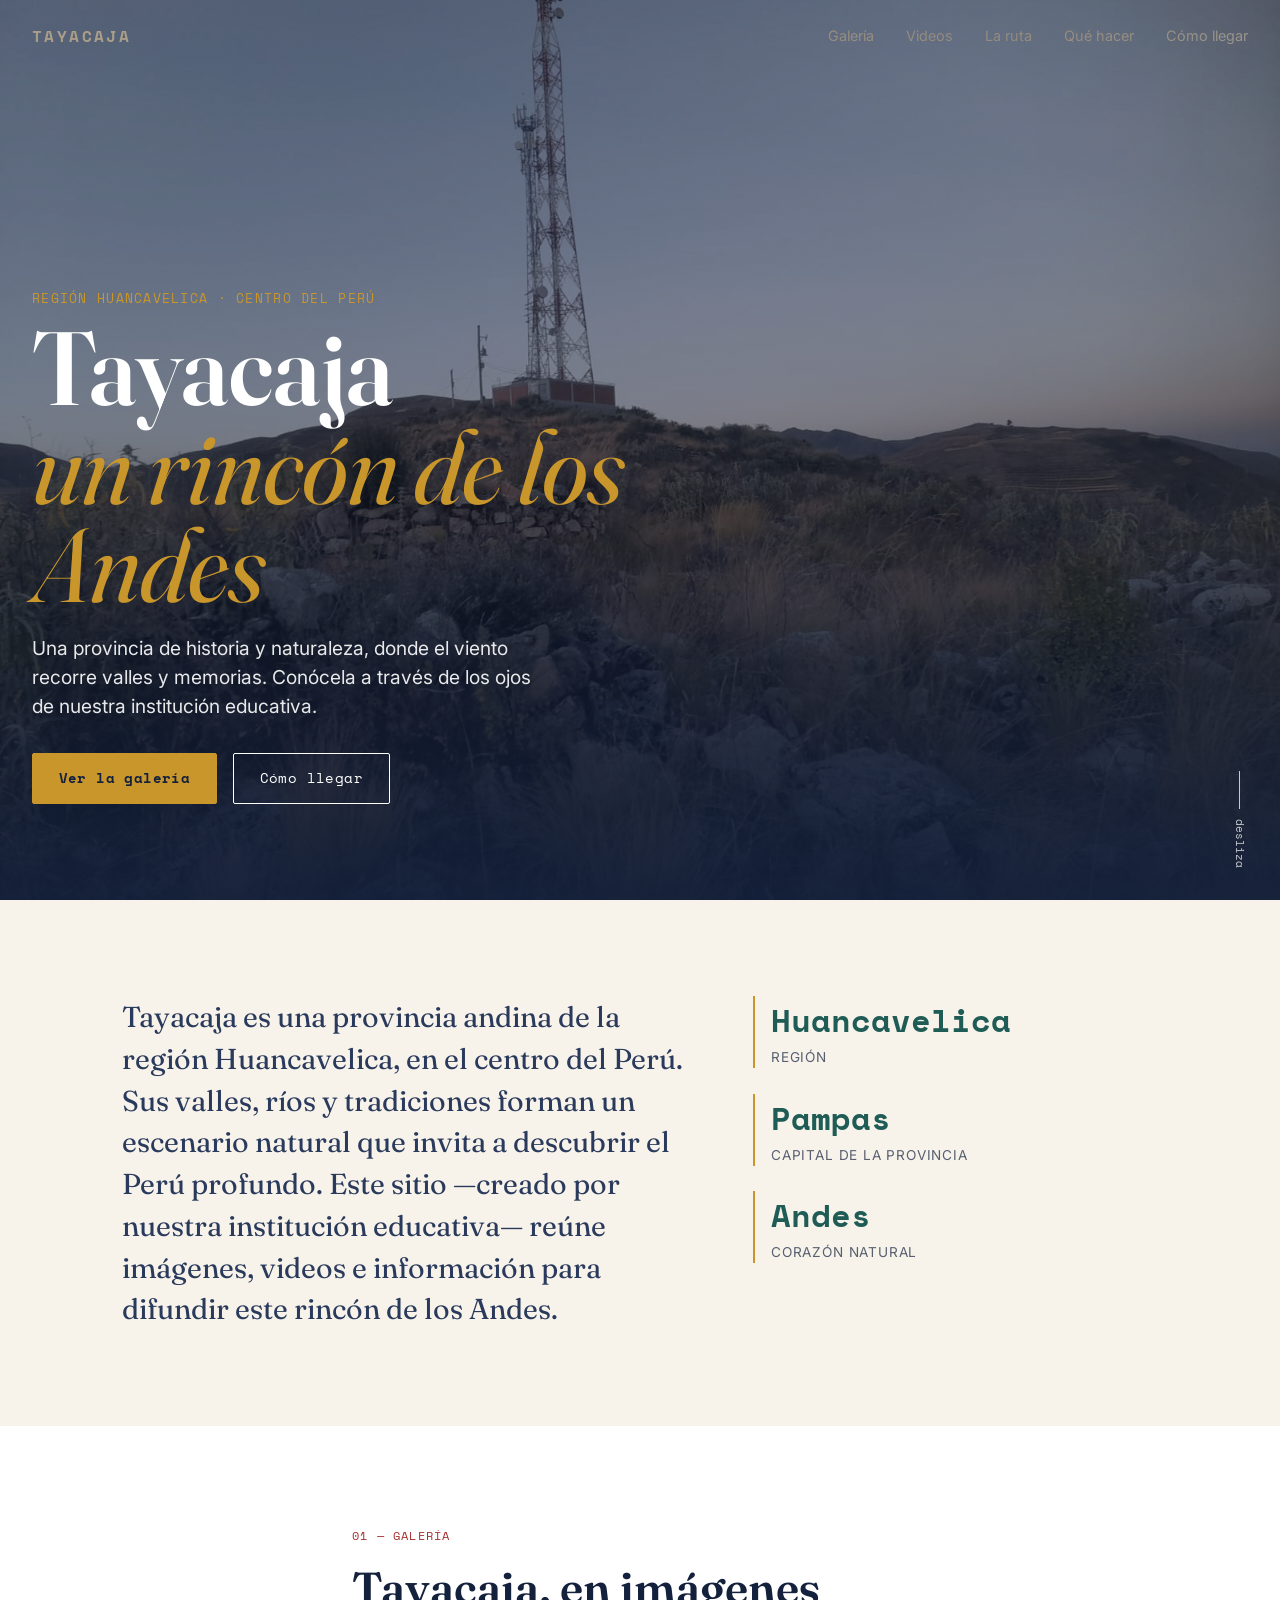
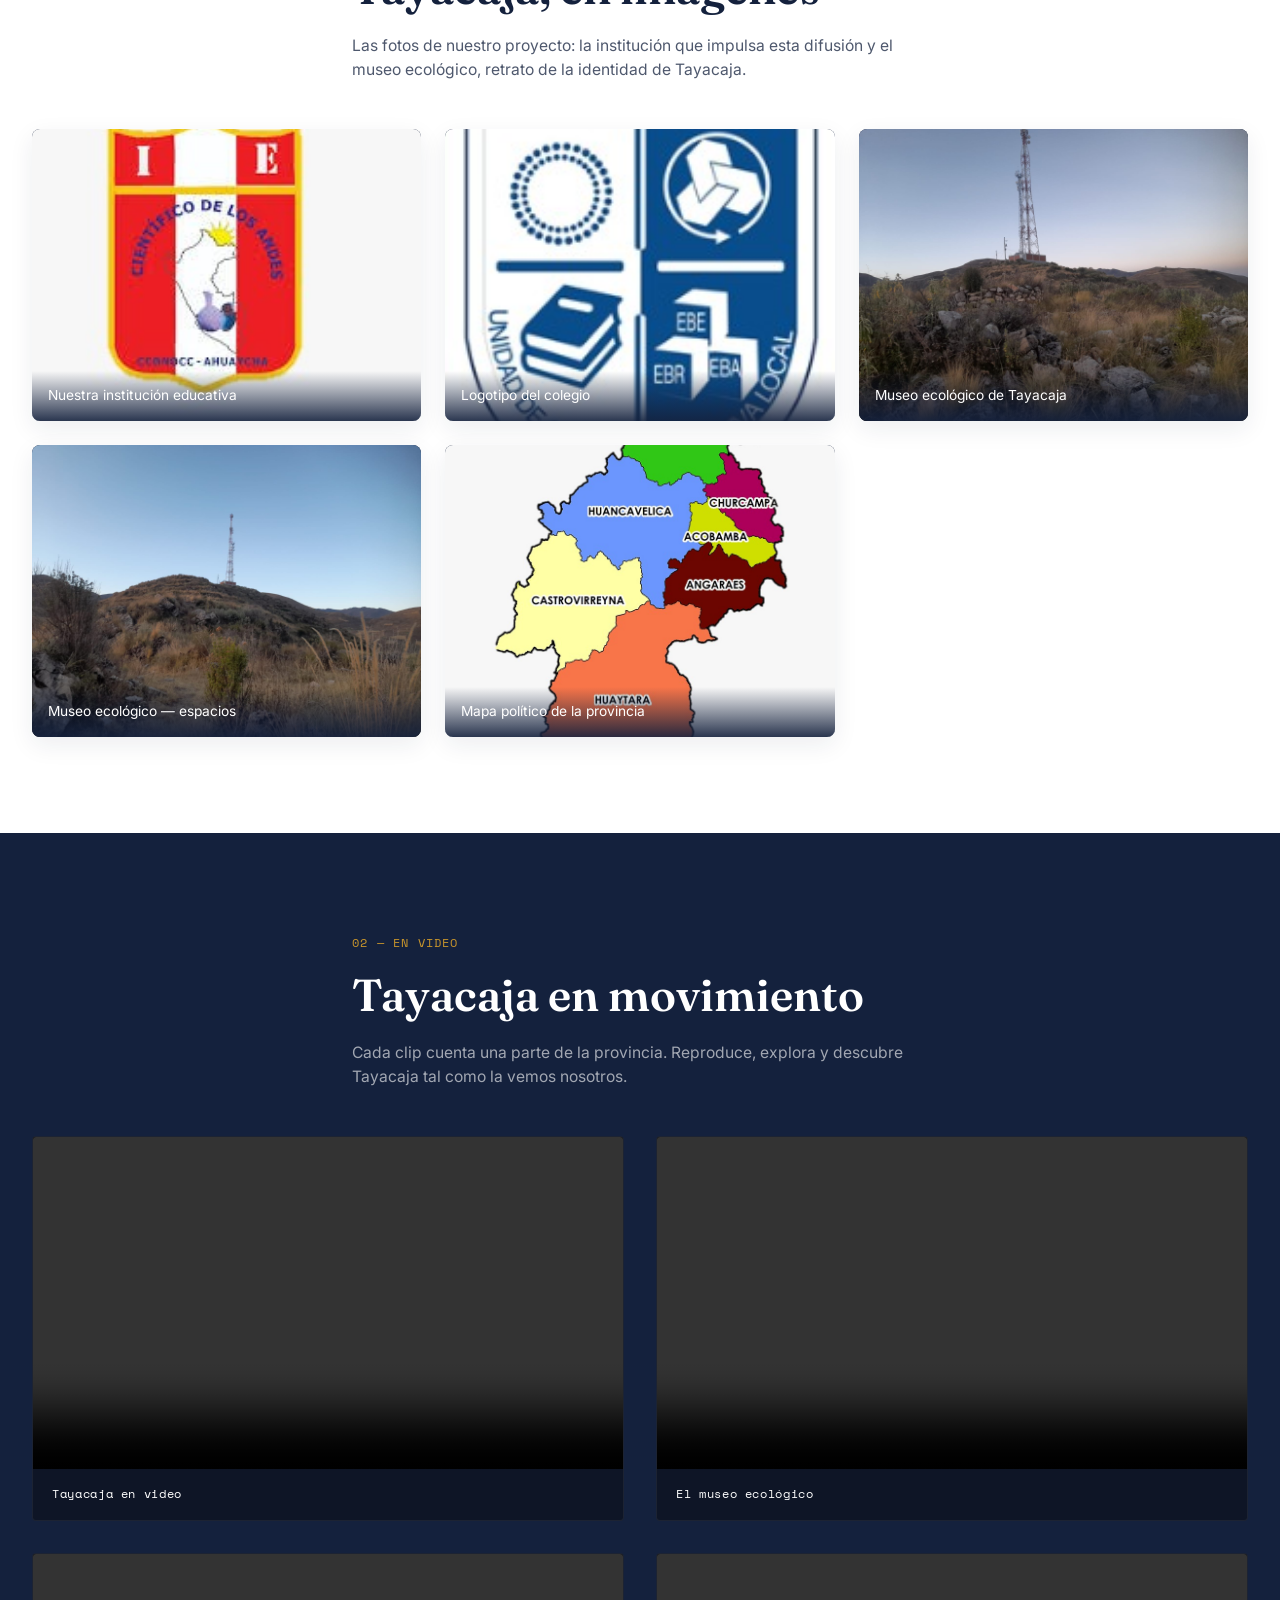
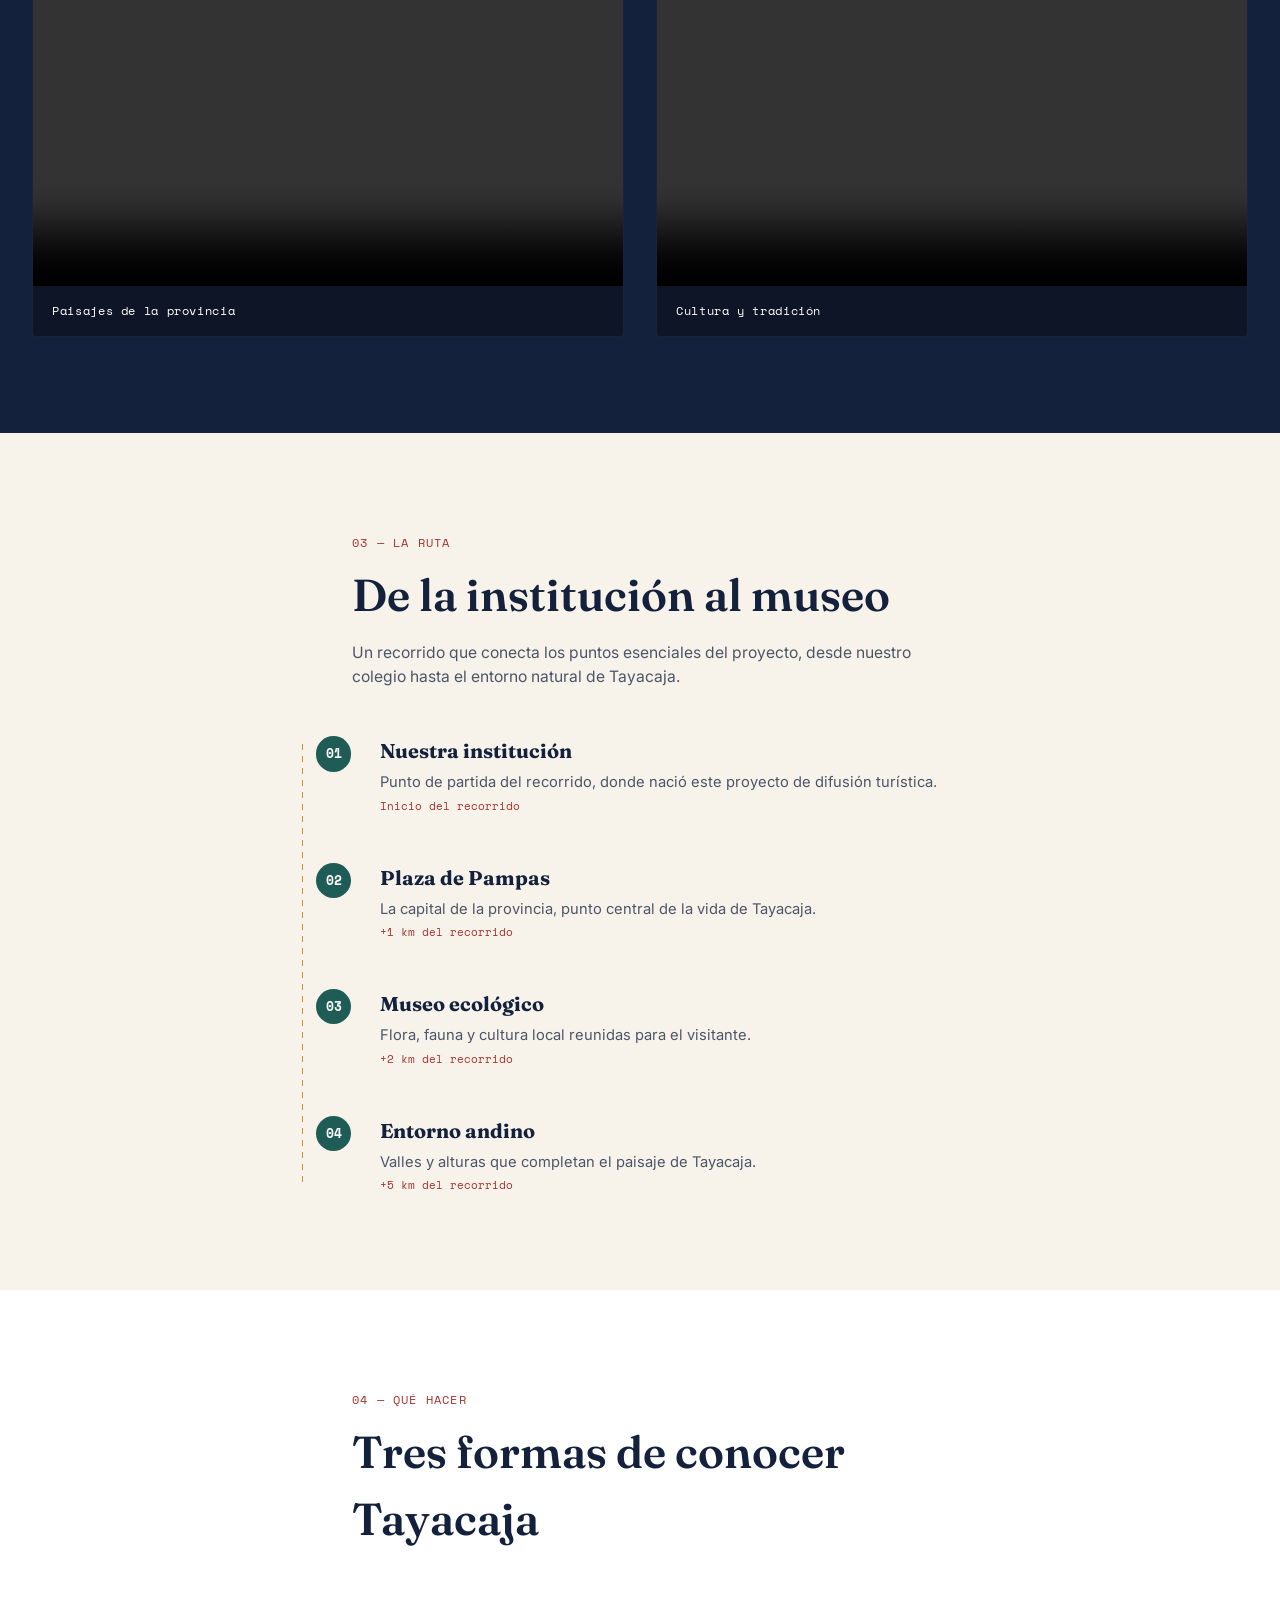
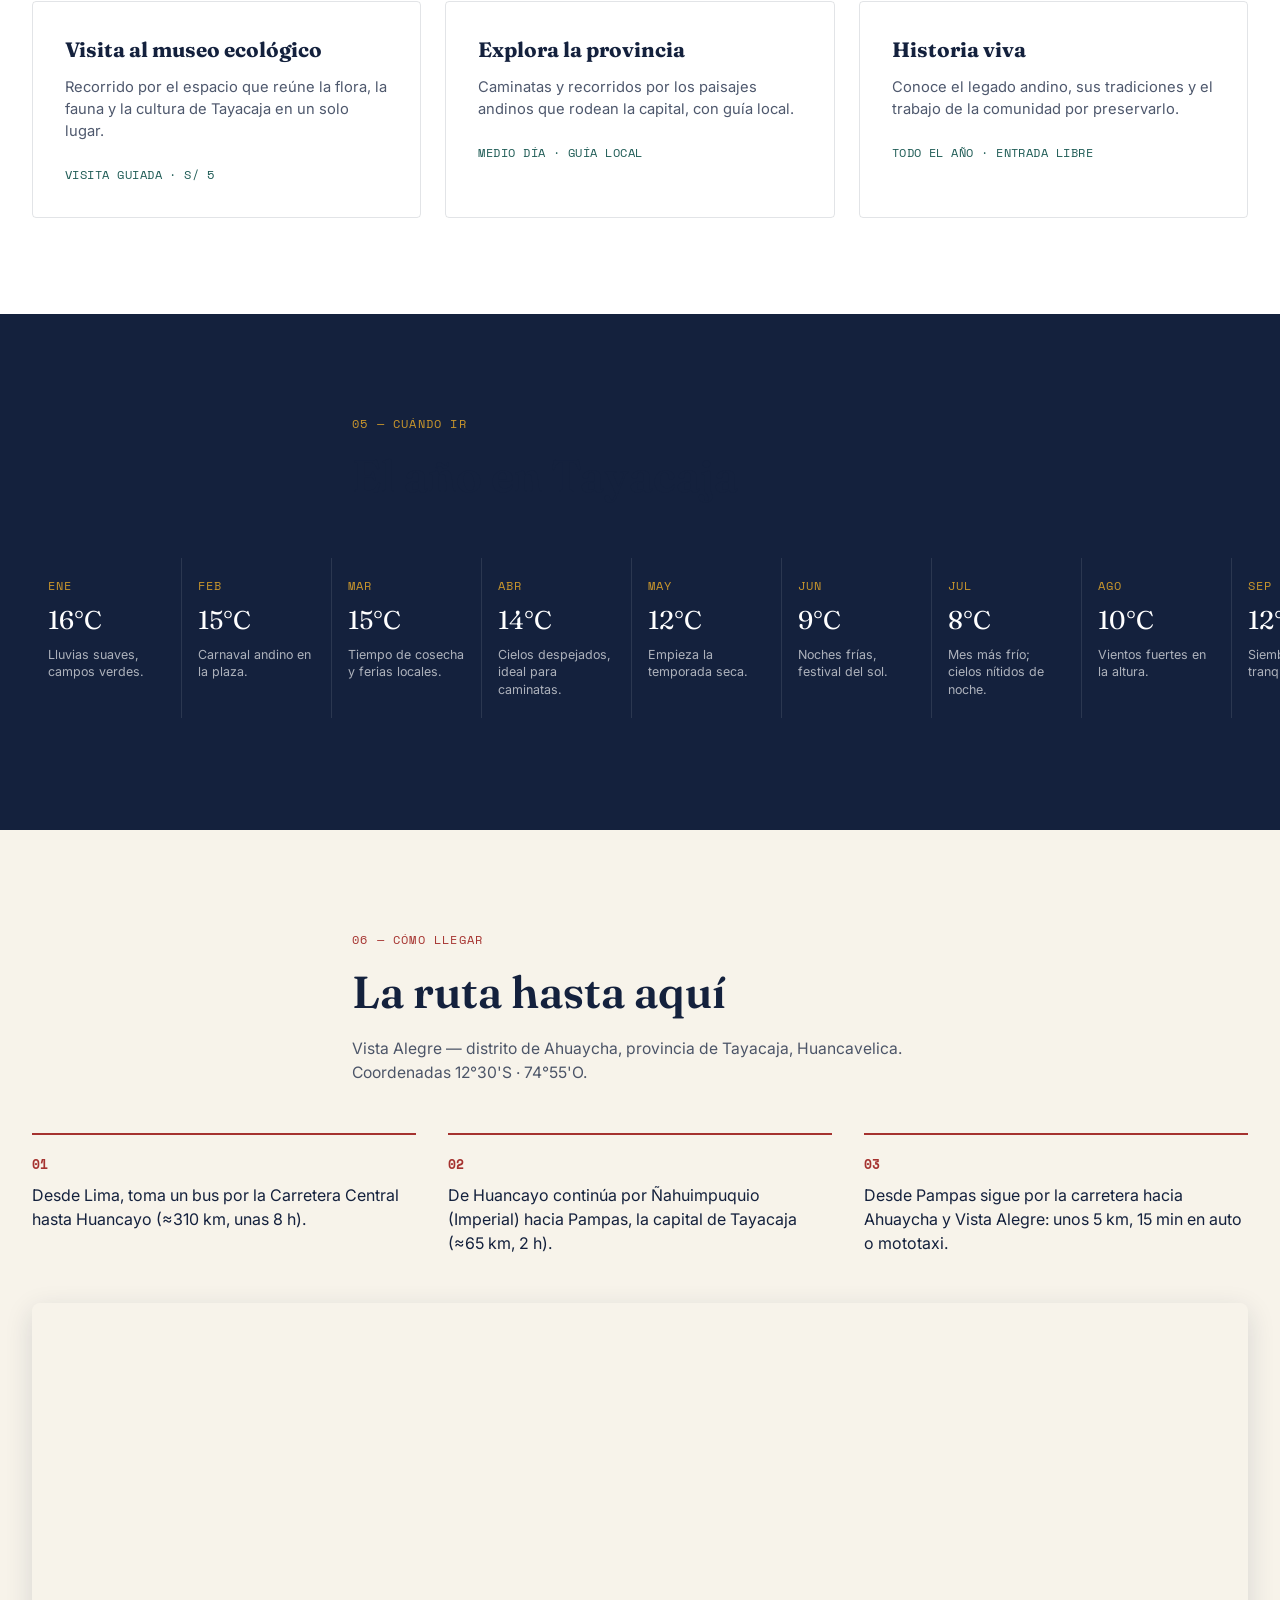
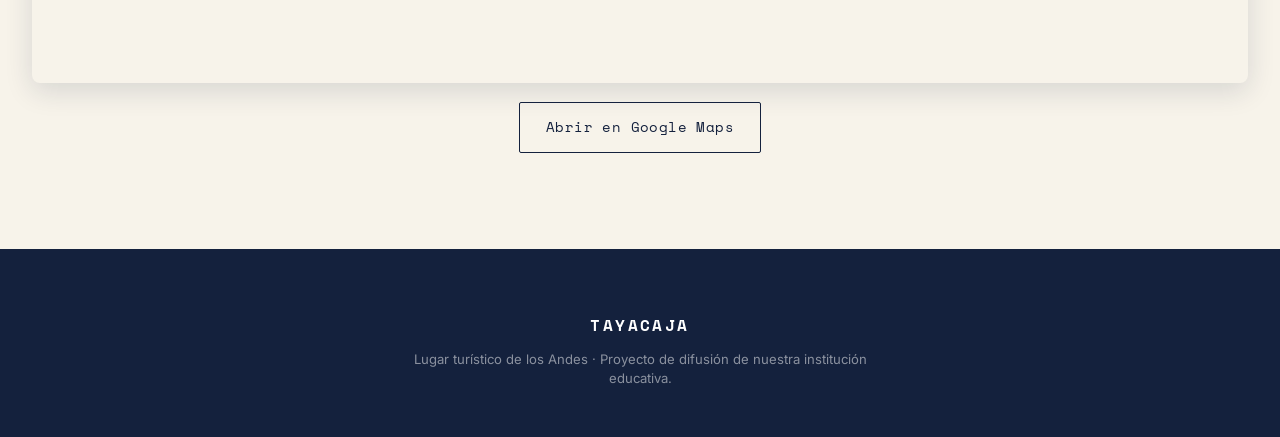
==== index.html @ 13a4014d "Sitio web Tayacaja - proyecto institucional" ====
<!DOCTYPE html>
<html lang="es">
<head>
<meta charset="UTF-8">
<meta name="viewport" content="width=device-width, initial-scale=1.0">
<title>Tayacaja — Un rincón de los Andes</title>
<link rel="preconnect" href="https://fonts.googleapis.com">
<link rel="preconnect" href="https://fonts.gstatic.com" crossorigin>
<link href="https://fonts.googleapis.com/css2?family=Fraunces:opsz,wght@9..144,400;9..144,500;9..144,600;9..144,700&family=Inter:wght@400;500;600&family=Space+Mono:wght@400;700&display=swap" rel="stylesheet">
<link rel="stylesheet" href="style.css">
</head>
<body>

<header class="topbar">
  <div class="topbar__mark">TAYACAJA</div>
  <nav class="topbar__nav">
    <a href="#galeria">Galería</a>
    <a href="#videos">Videos</a>
    <a href="#ruta">La ruta</a>
    <a href="#hacer">Qué hacer</a>
    <a href="#llegar">Cómo llegar</a>
  </nav>
  <button class="topbar__cta" id="menuBtn" aria-label="Abrir menú">☰</button>
</header>

<!-- HERO -->
<section class="hero">
  <video class="hero__media" id="heroVideo" autoplay muted loop playsinline poster="assets/imagenes/Lugar de museo ecologico 1.jpeg">
    <source src="assets/videos/Video 1.mp4" type="video/mp4">
  </video>
  <div class="hero__scrim"></div>
  <div class="hero__content">
    <span class="hero__eyebrow">Región Huancavelica · Centro del Perú</span>
    <h1 class="hero__title">Tayacaja<br><span>un rincón de los Andes</span></h1>
    <p class="hero__lede">Una provincia de historia y naturaleza, donde el viento recorre valles y memorias. Conócela a través de los ojos de nuestra institución educativa.</p>
    <div class="hero__actions">
      <a href="#galeria" class="btn btn--solid">Ver la galería</a>
      <a href="#llegar" class="btn btn--ghost">Cómo llegar</a>
    </div>
  </div>
  <div class="hero__scrolldown" aria-hidden="true"><span></span> desliza</div>
</section>

<!-- INTRO -->
<section class="intro">
  <p class="intro__text">
    Tayacaja es una provincia andina de la región Huancavelica, en el centro del Perú. Sus valles, ríos y tradiciones
    forman un escenario natural que invita a descubrir el Perú profundo. Este sitio —creado por nuestra institución
    educativa— reúne imágenes, videos e información para difundir este rincón de los Andes.
  </p>
  <div class="intro__stats">
    <div class="stat"><span class="stat__n">Huancavelica</span><span class="stat__l">región</span></div>
    <div class="stat"><span class="stat__n">Pampas</span><span class="stat__l">capital de la provincia</span></div>
    <div class="stat"><span class="stat__n">Andes</span><span class="stat__l">corazón natural</span></div>
  </div>
</section>

<!-- GALERÍA -->
<section class="galeria" id="galeria">
  <div class="section__head">
    <span class="section__eyebrow">01 — Galería</span>
    <h2>Tayacaja, en imágenes</h2>
    <p>Las fotos de nuestro proyecto: la institución que impulsa esta difusión y el museo ecológico, retrato de la identidad de Tayacaja.</p>
  </div>
  <div class="gallery-grid" id="galleryGrid"></div>
</section>

<!-- VIDEOS -->
<section class="videos" id="videos">
  <div class="section__head">
    <span class="section__eyebrow">02 — En video</span>
    <h2>Tayacaja en movimiento</h2>
    <p>Cada clip cuenta una parte de la provincia. Reproduce, explora y descubre Tayacaja tal como la vemos nosotros.</p>
  </div>
  <div class="video-grid" id="videoGrid"></div>
</section>

<!-- RUTA (elemento firma) -->
<section class="ruta" id="ruta">
  <div class="section__head">
    <span class="section__eyebrow">03 — La ruta</span>
    <h2>De la institución al museo</h2>
    <p>Un recorrido que conecta los puntos esenciales del proyecto, desde nuestro colegio hasta el entorno natural de Tayacaja.</p>
  </div>
  <div class="trail" id="trailList"></div>
</section>

<!-- QUÉ HACER -->
<section class="hacer" id="hacer">
  <div class="section__head">
    <span class="section__eyebrow">04 — Qué hacer</span>
    <h2>Tres formas de conocer Tayacaja</h2>
  </div>
  <div class="cards">
    <article class="card">
      <h3>Visita al museo ecológico</h3>
      <p>Recorrido por el espacio que reúne la flora, la fauna y la cultura de Tayacaja en un solo lugar.</p>
      <span class="card__meta">Visita guiada · S/ 5</span>
    </article>
    <article class="card">
      <h3>Explora la provincia</h3>
      <p>Caminatas y recorridos por los paisajes andinos que rodean la capital, con guía local.</p>
      <span class="card__meta">Medio día · guía local</span>
    </article>
    <article class="card">
      <h3>Historia viva</h3>
      <p>Conoce el legado andino, sus tradiciones y el trabajo de la comunidad por preservarlo.</p>
      <span class="card__meta">Todo el año · entrada libre</span>
    </article>
  </div>
</section>

<!-- CUÁNDO IR -->
<section class="cuando" id="cuando">
  <div class="section__head">
    <span class="section__eyebrow">05 — Cuándo ir</span>
    <h2>El año en Tayacaja</h2>
  </div>
  <div class="calendar" id="calendarStrip"></div>
</section>

<!-- CÓMO LLEGAR -->
<section class="llegar" id="llegar">
  <div class="section__head">
    <span class="section__eyebrow">06 — Cómo llegar</span>
    <h2>La ruta hasta aquí</h2>
    <p>Vista Alegre — distrito de Ahuaycha, provincia de Tayacaja, Huancavelica. Coordenadas 12°30'S · 74°55'O.</p>
  </div>
  <div class="llegar__grid">
    <div class="llegar__step">
      <span class="llegar__n">01</span>
      <p>Desde Lima, toma un bus por la Carretera Central hasta Huancayo (≈310 km, unas 8 h).</p>
    </div>
    <div class="llegar__step">
      <span class="llegar__n">02</span>
      <p>De Huancayo continúa por Ñahuimpuquio (Imperial) hacia Pampas, la capital de Tayacaja (≈65 km, 2 h).</p>
    </div>
    <div class="llegar__step">
      <span class="llegar__n">03</span>
      <p>Desde Pampas sigue por la carretera hacia Ahuaycha y Vista Alegre: unos 5 km, 15 min en auto o mototaxi.</p>
    </div>
  </div>
  <div class="llegar__map">
    <iframe title="Mapa de Vista Alegre, Ahuaycha — Tayacaja"
            src="https://maps.google.com/maps?q=-12.5046266,-74.9259982&z=14&output=embed"
            loading="lazy"></iframe>
    <a class="btn btn--ghost llegar__link" href="https://www.google.com/maps/place/12%C2%B030'16.7%22S+74%C2%B055'33.6%22W/@-12.5046266,-74.9259982,17z" target="_blank" rel="noopener">Abrir en Google Maps</a>
  </div>
</section>

<footer class="footer">
  <div class="footer__mark">TAYACAJA</div>
  <p>Lugar turístico de los Andes · Proyecto de difusión de nuestra institución educativa.</p>
</footer>

<script src="script.js"></script>
</body>
</html>
---- style.css ----
:root{
  --ink: #14213D;
  --stone: #F7F3EA;
  --gold: #C9962C;
  --weave-red: #A5322F;
  --teal: #1F5C56;
  --ink-soft: #2A3A5C;
  --font-display: "Fraunces", serif;
  --font-body: "Inter", sans-serif;
  --font-mono: "Space Mono", monospace;
}

*{margin:0;padding:0;box-sizing:border-box;}
html{scroll-behavior:smooth;}
body{
  font-family:var(--font-body);
  background:var(--stone);
  color:var(--ink);
  line-height:1.5;
  overflow-x:hidden;
}
img,video{max-width:100%;display:block;}
a{color:inherit;text-decoration:none;}
code{font-family:var(--font-mono);background:rgba(20,33,61,.08);padding:.1rem .35rem;border-radius:3px;font-size:.85em;}

@media (prefers-reduced-motion: reduce){
  html{scroll-behavior:auto;}
  *{animation-duration:.01ms !important; transition-duration:.01ms !important;}
}

/* ---------- TOPBAR ---------- */
.topbar{
  position:fixed; top:0; left:0; right:0; z-index:50;
  display:flex; align-items:center; justify-content:space-between;
  padding:1.5rem 2rem;
  mix-blend-mode:difference;
  color:#fff;
}
.topbar__mark{font-family:var(--font-mono); font-weight:700; letter-spacing:.15em;}
.topbar__nav{display:flex; gap:2rem; font-size:.9rem;}
.topbar__nav a{opacity:.85; transition:opacity .2s;}
.topbar__nav a:hover, .topbar__nav a:focus-visible{opacity:1; text-decoration:underline;}
.topbar__cta{display:none; background:none; border:none; color:#fff; font-size:1.3rem; cursor:pointer;}

@media (max-width:760px){
  .topbar__nav{display:none;}
  .topbar__cta{display:block;}
}

/* ---------- HERO ---------- */
.hero{
  position:relative; height:100svh; min-height:560px;
  display:flex; align-items:flex-end;
  overflow:hidden;
  background:var(--ink);
}
.hero__media{
  position:absolute; inset:0; width:100%; height:100%; object-fit:cover;
  filter:saturate(0.9) brightness(0.75);
}
.hero__scrim{
  position:absolute; inset:0;
  background:linear-gradient(180deg, rgba(20,33,61,.15) 0%, rgba(20,33,61,.35) 55%, rgba(20,33,61,.92) 100%);
}
.hero__content{
  position:relative; z-index:2; color:#fff;
  padding:0 2rem 6rem; max-width:900px;
}
.hero__eyebrow{
  font-family:var(--font-mono); font-size:.8rem; letter-spacing:.1em;
  color:var(--gold); text-transform:uppercase;
}
.hero__title{
  font-family:var(--font-display);
  font-weight:600;
  font-size:clamp(3rem, 9vw, 6.5rem);
  line-height:.95;
  margin:.6rem 0 1.2rem;
}
.hero__title span{
  font-style:italic; font-weight:400; color:var(--gold);
}
.hero__lede{
  font-size:clamp(1rem, 1.6vw, 1.2rem);
  max-width:520px; opacity:.9; margin-bottom:2rem;
}
.hero__actions{display:flex; gap:1rem; flex-wrap:wrap;}
.btn{
  font-family:var(--font-mono); font-size:.85rem; letter-spacing:.03em;
  padding:.9rem 1.6rem; border-radius:2px; border:1px solid #fff;
  transition:all .25s ease;
}
.btn--solid{background:var(--gold); border-color:var(--gold); color:var(--ink); font-weight:700;}
.btn--solid:hover{background:#e0ac3d;}
.btn--ghost{color:#fff;}
.btn--ghost:hover{background:rgba(255,255,255,.12);}

.hero__scrolldown{
  position:absolute; right:2rem; bottom:2rem; z-index:2;
  color:#fff; font-family:var(--font-mono); font-size:.7rem;
  display:flex; align-items:center; gap:.6rem; opacity:.75;
  writing-mode:vertical-rl;
}
.hero__scrolldown span{
  width:1px; height:38px; background:#fff; display:block;
  animation:scrolldown 1.8s ease-in-out infinite;
}
@keyframes scrolldown{
  0%{transform:scaleY(0); transform-origin:top;}
  50%{transform:scaleY(1); transform-origin:top;}
  50.1%{transform-origin:bottom;}
  100%{transform:scaleY(0); transform-origin:bottom;}
}

/* ---------- INTRO ---------- */
.intro{
  padding:6rem 2rem; max-width:1100px; margin:0 auto;
  display:grid; grid-template-columns:1.4fr 1fr; gap:4rem; align-items:start;
}
.intro__text{
  font-family:var(--font-display); font-size:clamp(1.3rem,2.4vw,1.8rem);
  line-height:1.45; color:var(--ink-soft);
}
.intro__stats{display:flex; flex-direction:column; gap:1.6rem;}
.stat{border-left:2px solid var(--gold); padding-left:1rem;}
.stat__n{font-family:var(--font-mono); font-size:2rem; font-weight:700; display:block; color:var(--teal);}
.stat__l{font-size:.85rem; text-transform:uppercase; letter-spacing:.06em; opacity:.7;}

@media (max-width:760px){
  .intro{grid-template-columns:1fr; padding:4rem 1.4rem;}
}

/* ---------- SECTION HEAD (shared) ---------- */
.section__head{max-width:640px; margin:0 auto 3rem; padding:0 2rem; text-align:left;}
.section__eyebrow{
  font-family:var(--font-mono); font-size:.75rem; letter-spacing:.1em;
  color:var(--weave-red); text-transform:uppercase;
}
.section__head h2{
  font-family:var(--font-display); font-weight:600;
  font-size:clamp(1.9rem,3.5vw,2.8rem); margin:.5rem 0 .8rem; color:var(--ink);
}
.section__head p{opacity:.75; font-size:.98rem;}

/* ---------- GALERÍA ---------- */
.galeria{padding:6rem 0; background:#fff;}
.gallery-grid{
  display:grid; grid-template-columns:repeat(3,1fr); gap:1.5rem;
  max-width:1300px; margin:0 auto; padding:0 2rem;
}
.gallery-grid figure{
  position:relative; aspect-ratio:4/3; margin:0;
  overflow:hidden; border-radius:8px; background:var(--ink);
  box-shadow:0 8px 24px rgba(20,33,61,.08);
  transition:transform .3s ease, box-shadow .3s ease;
}
.gallery-grid figure:hover{
  transform:translateY(-6px);
  box-shadow:0 16px 40px rgba(20,33,61,.18);
}
.gallery-grid img{
  width:100%; height:100%; object-fit:cover; display:block;
  transition:transform .6s ease;
}
.gallery-grid figure:hover img{transform:scale(1.06);}
.gallery-grid figcaption{
  position:absolute; left:0; right:0; bottom:0;
  padding:.9rem 1rem .95rem;
  font-family:var(--font-body); font-size:.86rem; color:#fff;
  background:linear-gradient(0deg, rgba(20,33,61,.9), rgba(20,33,61,0));
}

@media (max-width:860px){
  .gallery-grid{grid-template-columns:repeat(2,1fr);}
}
@media (max-width:560px){
  .gallery-grid{grid-template-columns:1fr;}
}

/* ---------- VIDEOS ---------- */
.videos{background:var(--ink); color:#fff; padding:6rem 0;}
.videos .section__eyebrow{color:var(--gold);}
.videos .section__head h2{color:#fff;}
.videos .section__head p{opacity:.6;}
.video-grid{
  display:grid; grid-template-columns:repeat(2,1fr); gap:2rem;
  max-width:1300px; margin:0 auto; padding:0 2rem;
}
.video-card{
  background:#0E1526; border-radius:4px; overflow:hidden;
  border:1px solid rgba(255,255,255,.06);
  transition:transform .25s ease, border-color .25s ease;
}
.video-card:hover{border-color:var(--gold); transform:translateY(-4px);}
.video-card video{
  width:100%; aspect-ratio:16/9; object-fit:cover; background:#000; display:block;
}
.video-card__title{
  padding:1rem 1.2rem; font-family:var(--font-mono); font-size:.78rem;
  letter-spacing:.05em; color:#fff;
}

@media (max-width:860px){
  .video-grid{grid-template-columns:1fr;}
}

/* ---------- RUTA / TRAIL (signature element) ---------- */
.ruta{padding:6rem 0; background:var(--stone);}
.trail{
  max-width:760px; margin:0 auto; padding:0 2rem;
  position:relative;
}
.trail::before{
  content:""; position:absolute; left:2.6rem; top:.5rem; bottom:.5rem; width:1px;
  background:repeating-linear-gradient(180deg, var(--gold) 0 6px, transparent 6px 12px);
}
.trail__point{
  position:relative; padding:0 0 3rem 5.5rem; 
}
.trail__point:last-child{padding-bottom:0;}
.trail__alt{
  position:absolute; left:0; top:0;
  font-family:var(--font-mono); font-weight:700; font-size:.8rem;
  width:2.2rem; height:2.2rem; border-radius:50%;
  background:var(--teal); color:#fff;
  display:flex; align-items:center; justify-content:center;
  transform:translateX(1.5rem);
}
.trail__point h3{font-family:var(--font-display); font-size:1.25rem; margin-bottom:.3rem;}
.trail__point p{opacity:.75; font-size:.92rem;}
.trail__meters{font-family:var(--font-mono); font-size:.7rem; color:var(--weave-red); display:block; margin-top:.3rem;}

/* ---------- QUÉ HACER ---------- */
.hacer{padding:6rem 0; background:#fff;}
.cards{
  display:grid; grid-template-columns:repeat(3,1fr); gap:1.5rem;
  max-width:1300px; margin:0 auto; padding:0 2rem;
}
.card{
  border:1px solid rgba(20,33,61,.12); border-radius:4px; padding:2rem;
  transition:border-color .2s, transform .2s;
}
.card:hover{border-color:var(--gold); transform:translateY(-4px);}
.card h3{font-family:var(--font-display); font-size:1.3rem; margin-bottom:.7rem;}
.card p{opacity:.75; font-size:.92rem; margin-bottom:1.2rem;}
.card__meta{font-family:var(--font-mono); font-size:.72rem; color:var(--teal); text-transform:uppercase; letter-spacing:.04em;}

@media (max-width:860px){.cards{grid-template-columns:1fr;}}

/* ---------- CUÁNDO IR ---------- */
.cuando{padding:6rem 0 7rem; background:var(--ink); color:#fff;}
.cuando .section__eyebrow{color:var(--gold);}
.cuando .section__head p{opacity:.6;}
.calendar{
  display:flex; overflow-x:auto; gap:0; padding:0 2rem; max-width:1300px; margin:0 auto;
  scrollbar-width:thin;
}
.month{
  flex:0 0 auto; width:150px; padding:1.2rem 1rem; border-right:1px solid rgba(255,255,255,.1);
}
.month:last-child{border-right:none;}
.month__name{font-family:var(--font-mono); font-size:.75rem; letter-spacing:.08em; color:var(--gold); text-transform:uppercase;}
.month__temp{font-family:var(--font-display); font-size:1.6rem; margin:.4rem 0;}
.month__note{font-size:.78rem; opacity:.65; line-height:1.4;}

/* ---------- CÓMO LLEGAR ---------- */
.llegar{padding:6rem 0; background:var(--stone);}
.llegar__grid{
  display:grid; grid-template-columns:repeat(3,1fr); gap:2rem;
  max-width:1300px; margin:0 auto; padding:0 2rem;
}
.llegar__step{border-top:2px solid var(--weave-red); padding-top:1rem;}
.llegar__n{font-family:var(--font-mono); font-size:.8rem; color:var(--weave-red); font-weight:700;}
.llegar__step p{margin-top:.5rem; font-size:1rem;}

@media (max-width:860px){.llegar__grid{grid-template-columns:1fr;}}

.llegar__map{
  max-width:1300px; margin:3rem auto 0; padding:0 2rem;
  text-align:center;
}
.llegar__map iframe{
  width:100%; height:380px; border:0; border-radius:8px; display:block;
  box-shadow:0 8px 28px rgba(20,33,61,.14);
}
.llegar__link{
  display:inline-block; margin-top:1.2rem; color:var(--ink);
  border-color:var(--ink);
}

/* ---------- FOOTER ---------- */
.footer{
  background:var(--ink); color:#fff; text-align:center;
  padding:4rem 2rem 3rem;
}
.footer__mark{font-family:var(--font-mono); letter-spacing:.15em; font-weight:700; margin-bottom:.8rem;}
.footer p{opacity:.5; font-size:.82rem; max-width:480px; margin:0 auto;}
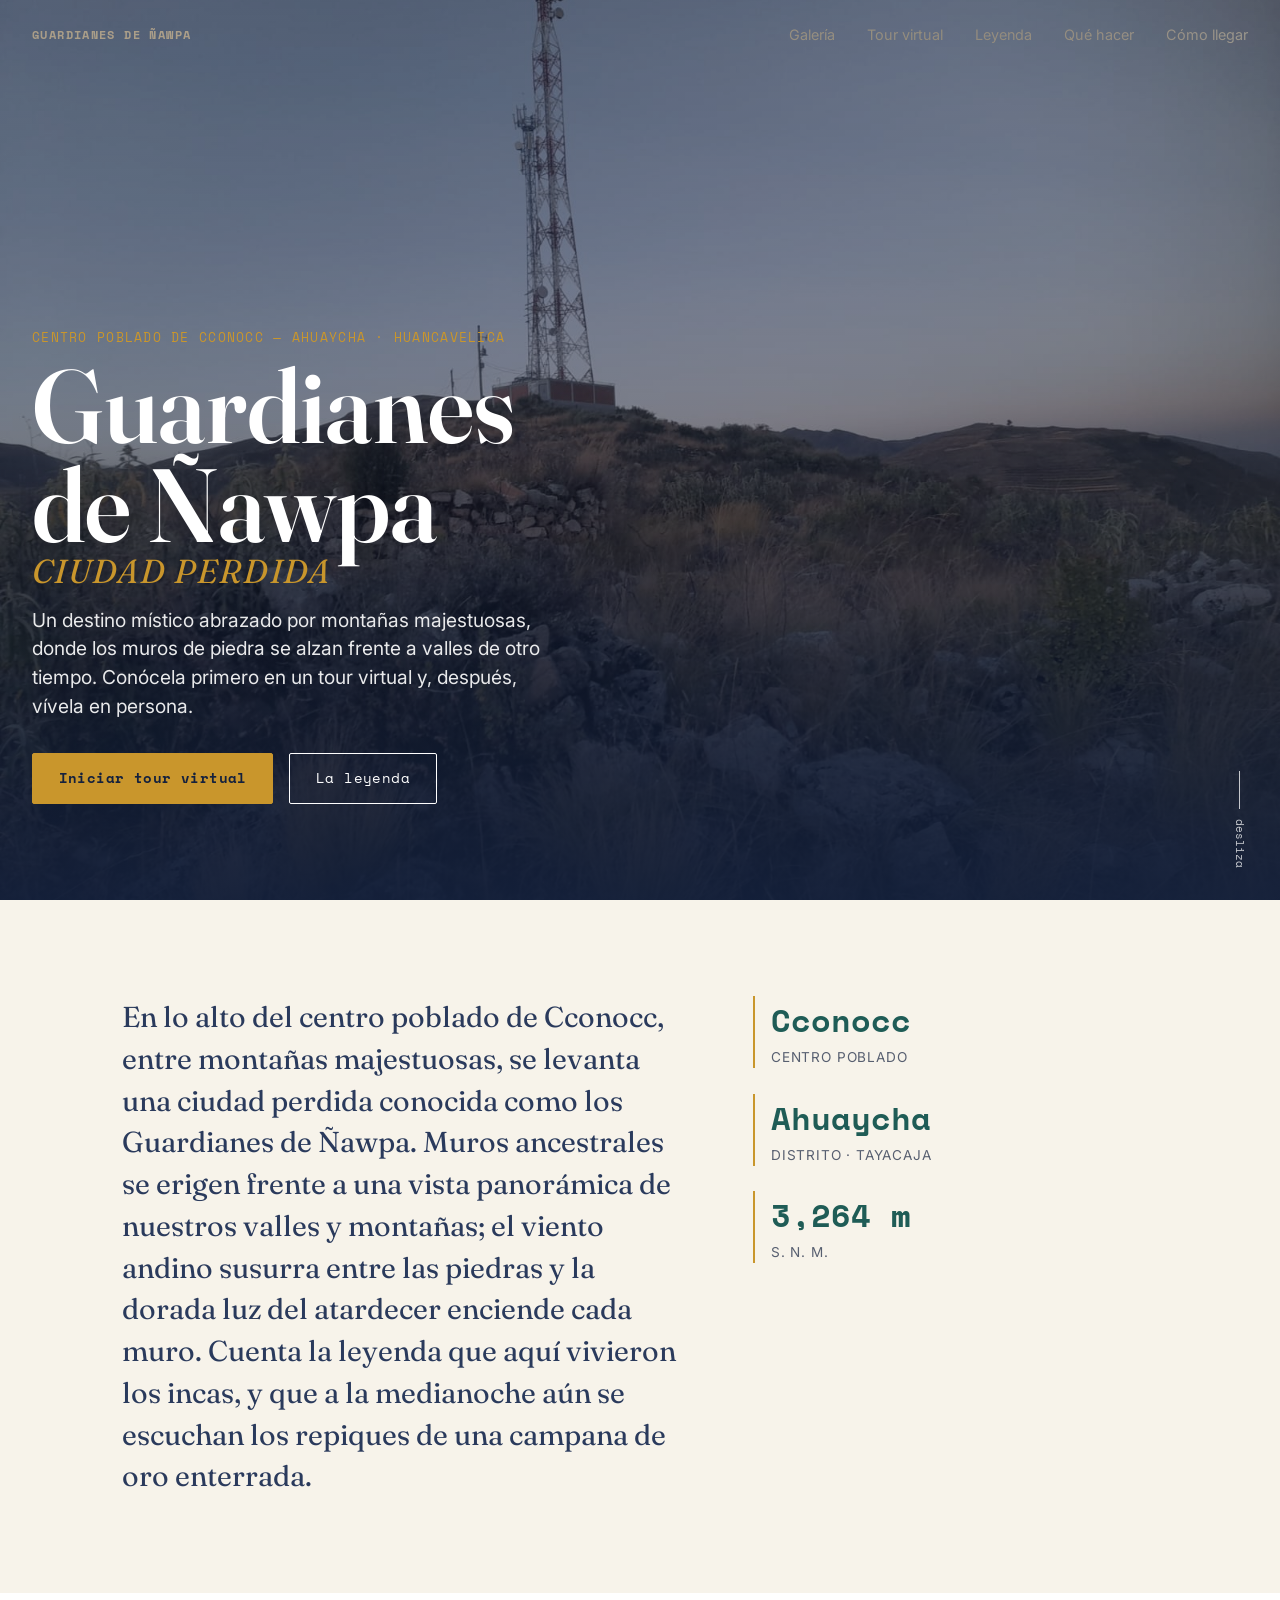
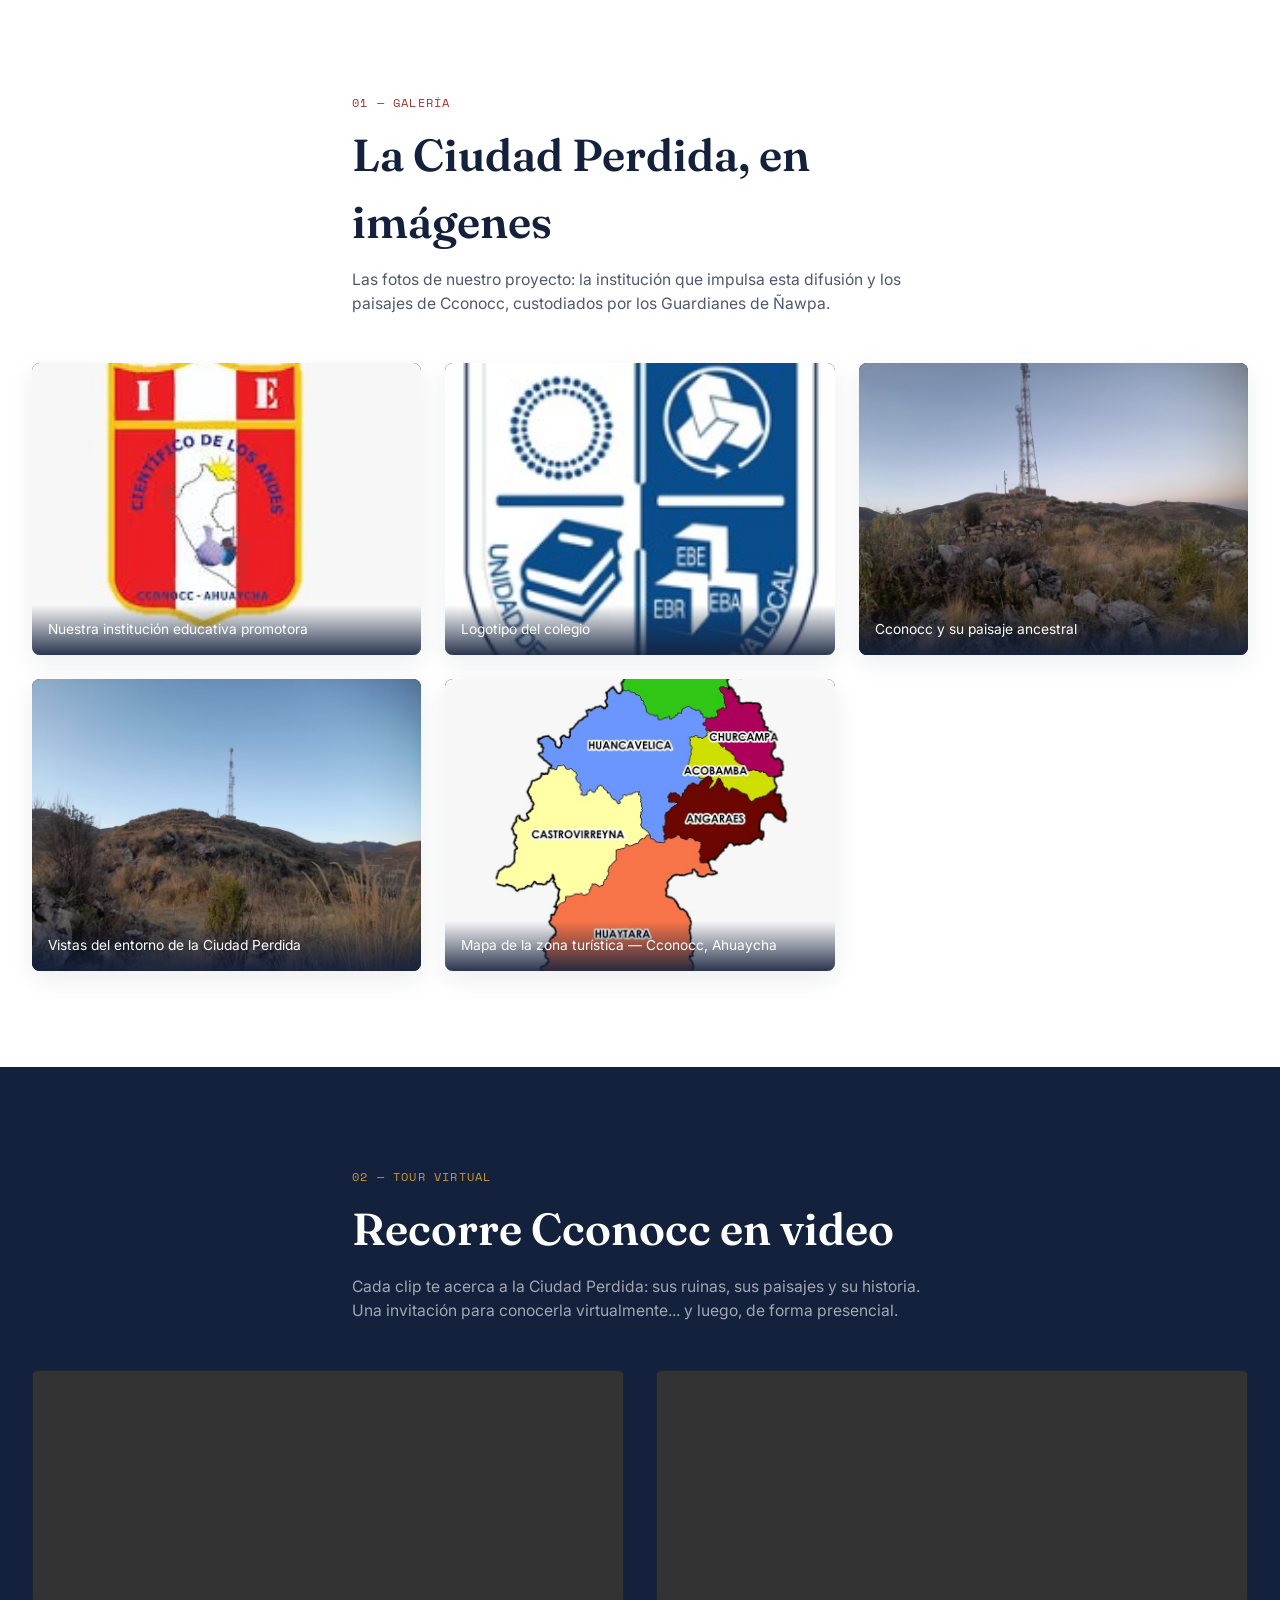
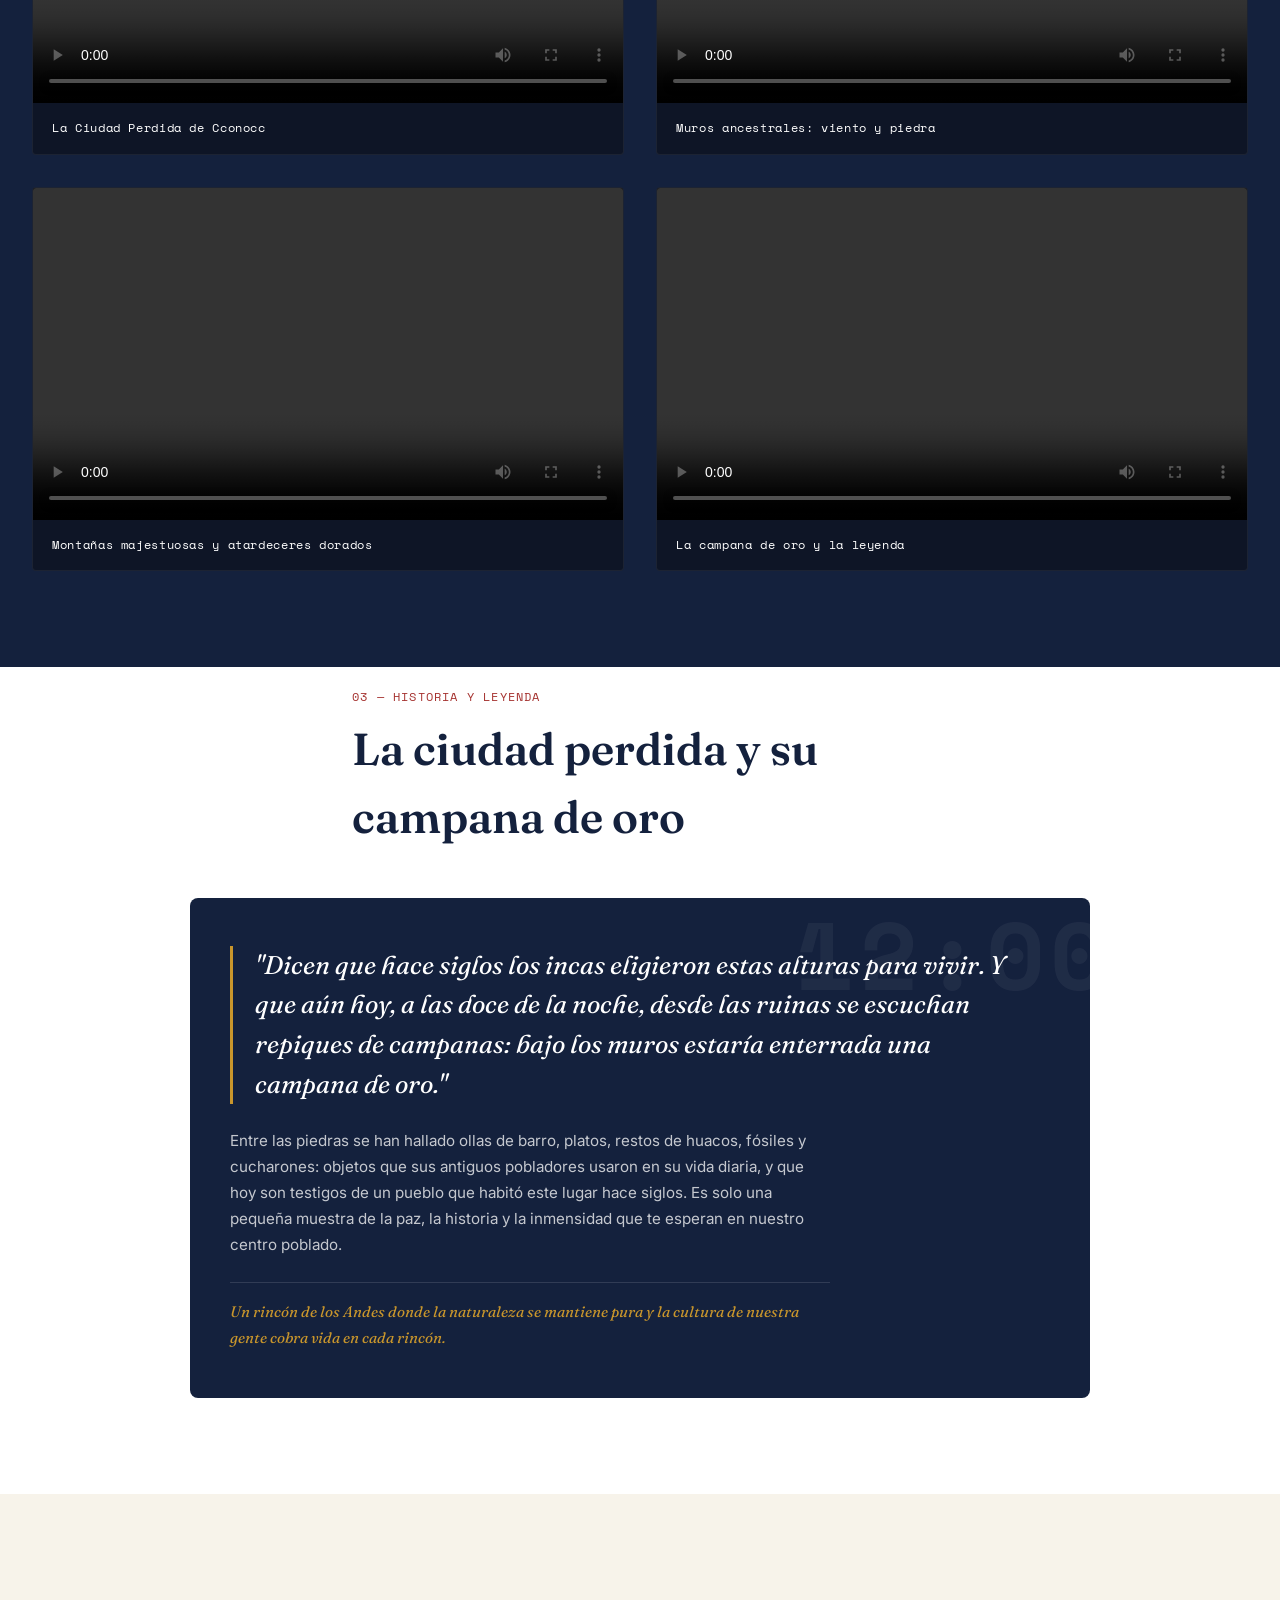
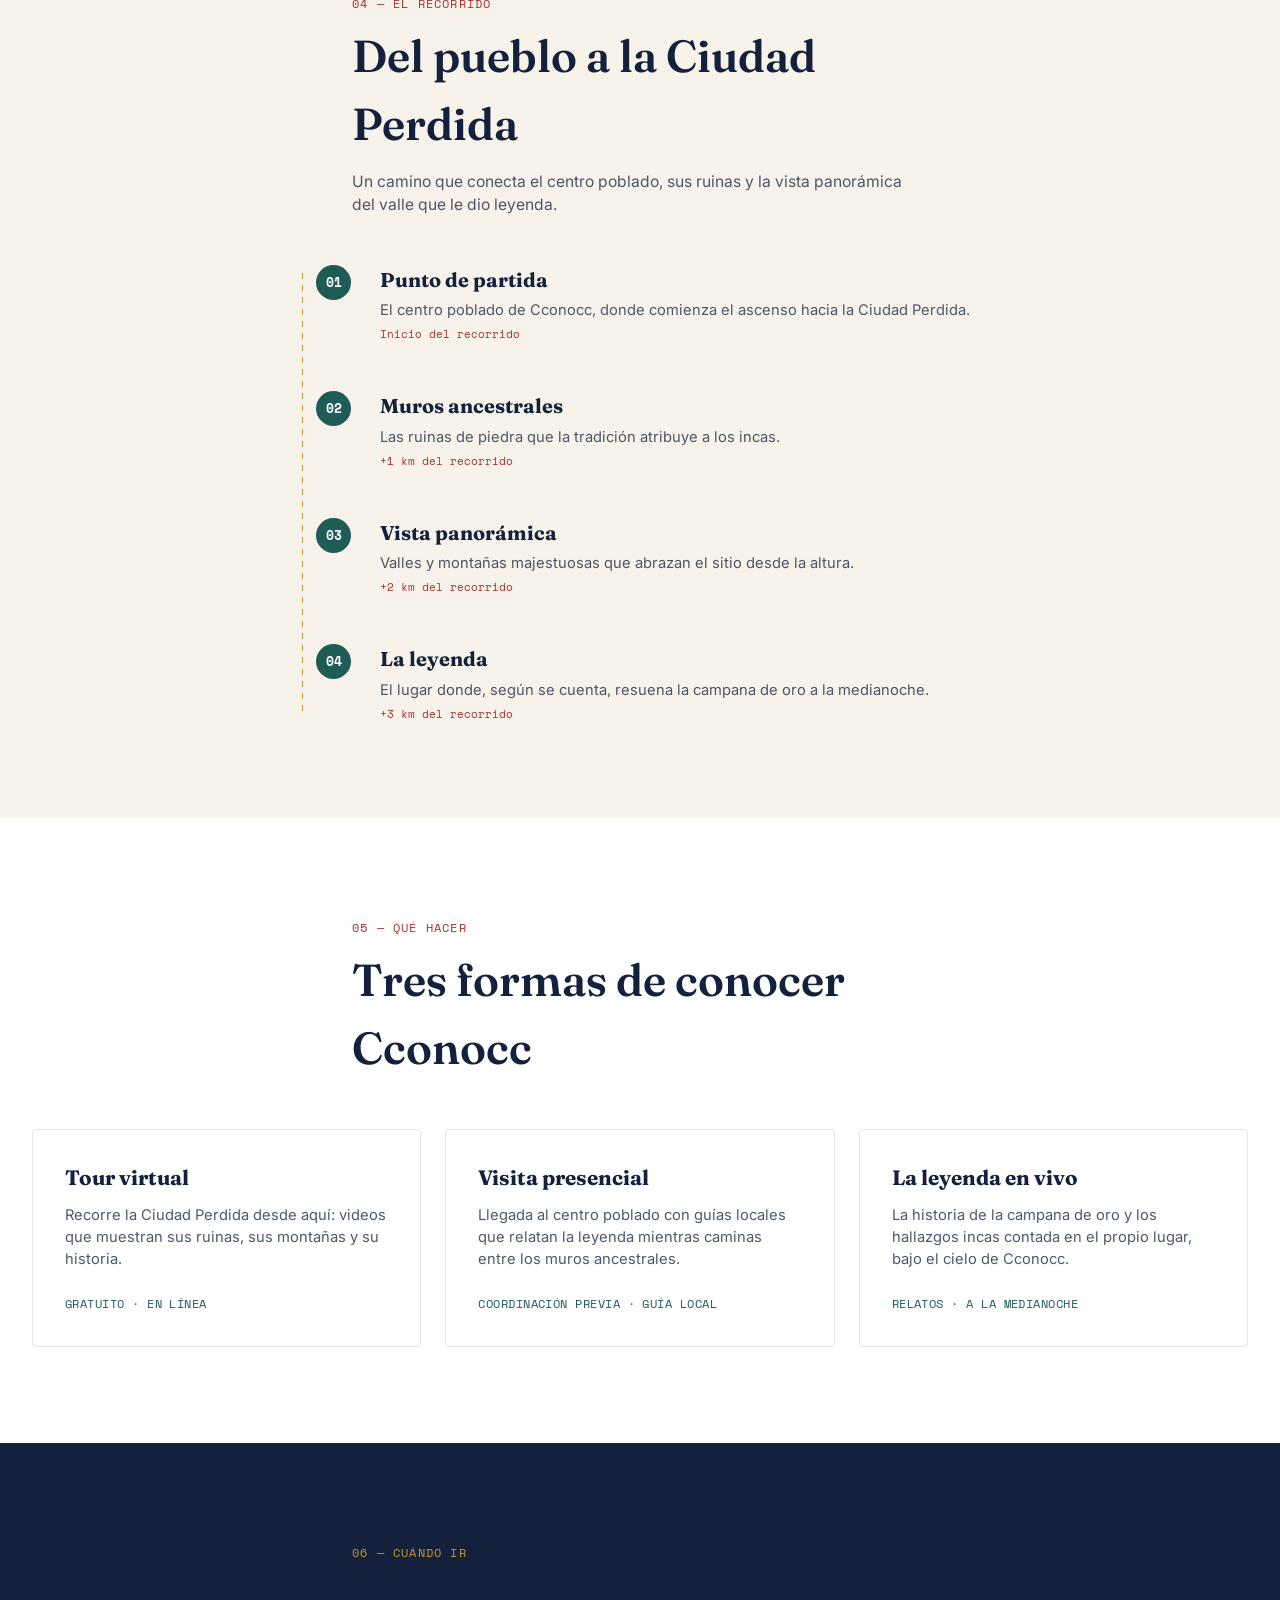
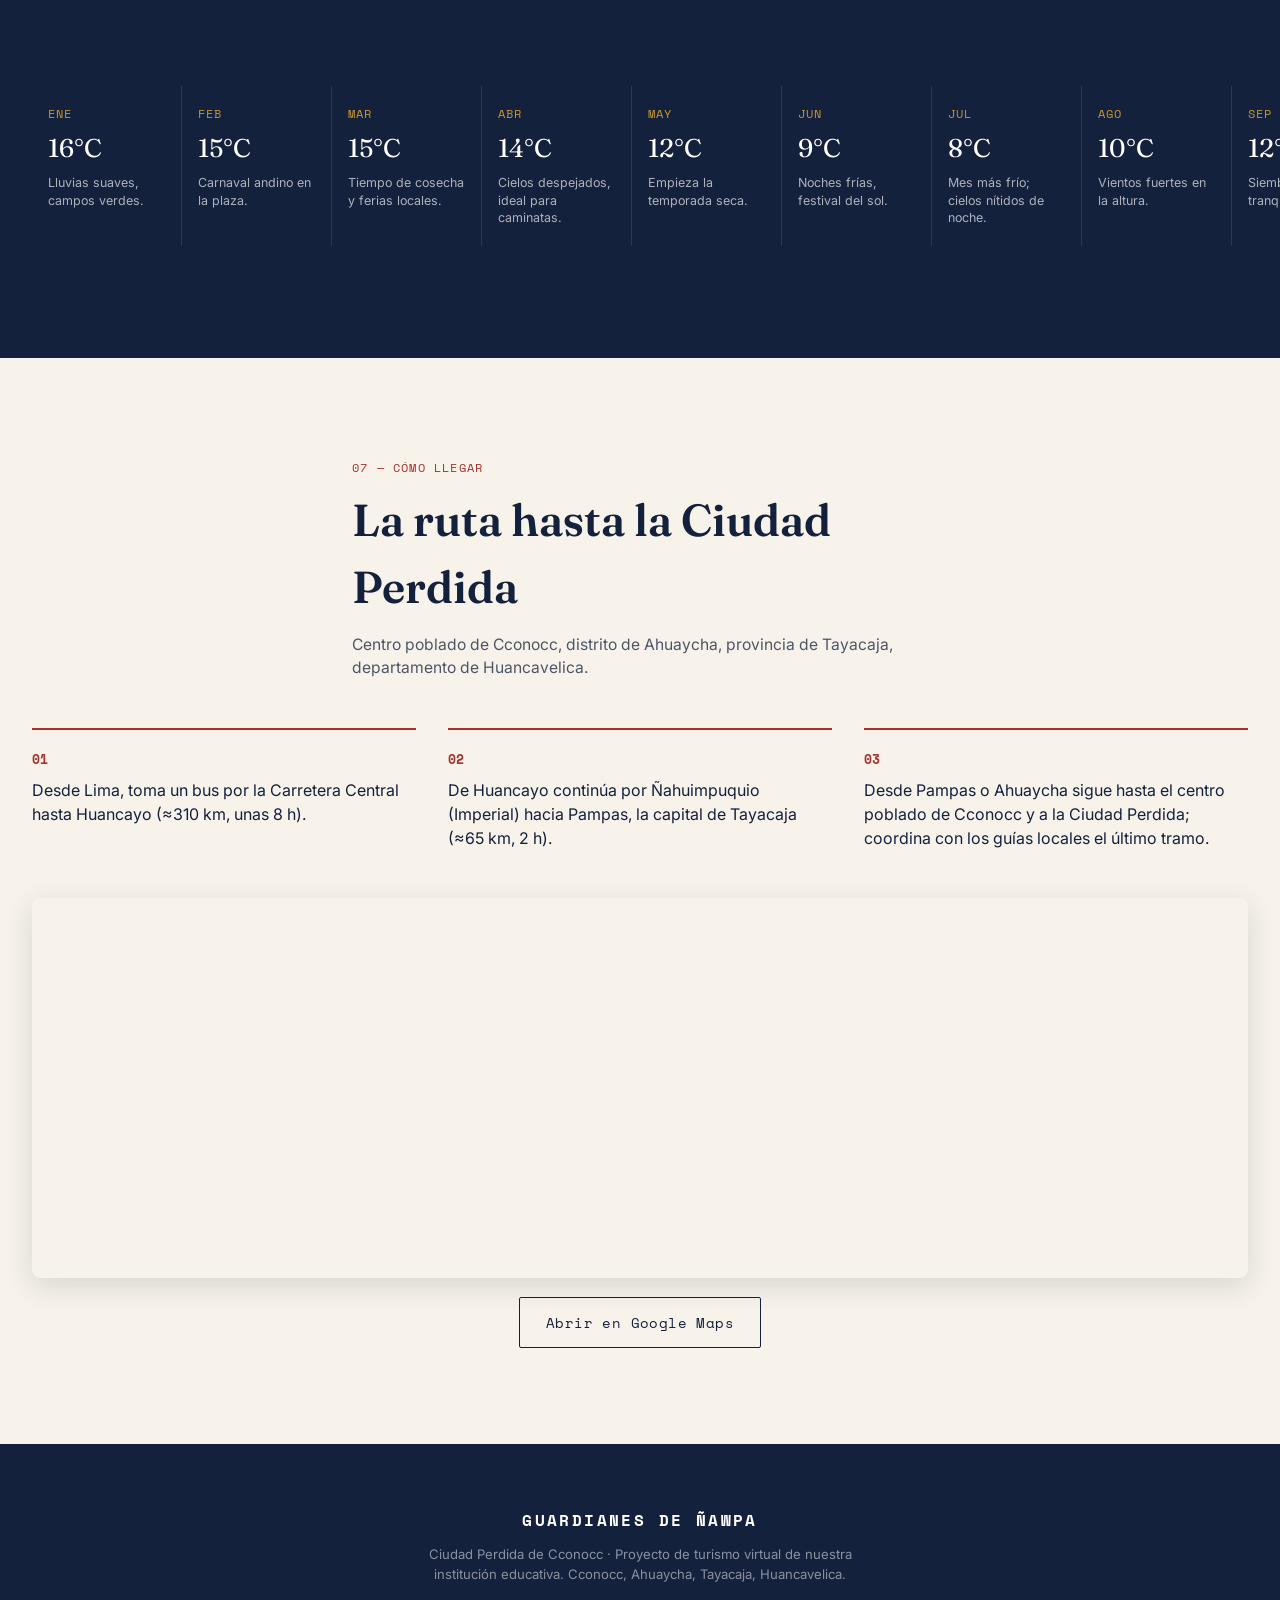
==== commit de140e47: "Guardianes de Nawpa - Ciudad Perdida de Cconocc: renombrado, historia y leyenda con misticidad" ====
--- a/index.html
+++ b/index.html
@@ -3,7 +3,7 @@
 <head>
 <meta charset="UTF-8">
 <meta name="viewport" content="width=device-width, initial-scale=1.0">
-<title>Tayacaja — Un rincón de los Andes</title>
+<title>Guardianes de Ñawpa — Ciudad Perdida de Cconocc</title>
 <link rel="preconnect" href="https://fonts.googleapis.com">
 <link rel="preconnect" href="https://fonts.gstatic.com" crossorigin>
 <link href="https://fonts.googleapis.com/css2?family=Fraunces:opsz,wght@9..144,400;9..144,500;9..144,600;9..144,700&family=Inter:wght@400;500;600&family=Space+Mono:wght@400;700&display=swap" rel="stylesheet">
@@ -12,11 +12,11 @@
 <body>
 
 <header class="topbar">
-  <div class="topbar__mark">TAYACAJA</div>
+  <div class="topbar__mark">GUARDIANES DE ÑAWPA</div>
   <nav class="topbar__nav">
     <a href="#galeria">Galería</a>
-    <a href="#videos">Videos</a>
-    <a href="#ruta">La ruta</a>
+    <a href="#videos">Tour virtual</a>
+    <a href="#leyenda">Leyenda</a>
     <a href="#hacer">Qué hacer</a>
     <a href="#llegar">Cómo llegar</a>
   </nav>
@@ -30,12 +30,12 @@
   </video>
   <div class="hero__scrim"></div>
   <div class="hero__content">
-    <span class="hero__eyebrow">Región Huancavelica · Centro del Perú</span>
-    <h1 class="hero__title">Tayacaja<br><span>un rincón de los Andes</span></h1>
-    <p class="hero__lede">Una provincia de historia y naturaleza, donde el viento recorre valles y memorias. Conócela a través de los ojos de nuestra institución educativa.</p>
+    <span class="hero__eyebrow">Centro poblado de Cconocc — Ahuaycha · Huancavelica</span>
+    <h1 class="hero__title">Guardianes<br>de Ñawpa<span>ciudad perdida</span></h1>
+    <p class="hero__lede">Un destino místico abrazado por montañas majestuosas, donde los muros de piedra se alzan frente a valles de otro tiempo. Conócela primero en un tour virtual y, después, vívela en persona.</p>
     <div class="hero__actions">
-      <a href="#galeria" class="btn btn--solid">Ver la galería</a>
-      <a href="#llegar" class="btn btn--ghost">Cómo llegar</a>
+      <a href="#videos" class="btn btn--solid">Iniciar tour virtual</a>
+      <a href="#leyenda" class="btn btn--ghost">La leyenda</a>
     </div>
   </div>
   <div class="hero__scrolldown" aria-hidden="true"><span></span> desliza</div>
@@ -44,14 +44,15 @@
 <!-- INTRO -->
 <section class="intro">
   <p class="intro__text">
-    Tayacaja es una provincia andina de la región Huancavelica, en el centro del Perú. Sus valles, ríos y tradiciones
-    forman un escenario natural que invita a descubrir el Perú profundo. Este sitio —creado por nuestra institución
-    educativa— reúne imágenes, videos e información para difundir este rincón de los Andes.
+    En lo alto del centro poblado de Cconocc, entre montañas majestuosas, se levanta una ciudad perdida conocida como
+    los Guardianes de Ñawpa. Muros ancestrales se erigen frente a una vista panorámica de nuestros valles y montañas;
+    el viento andino susurra entre las piedras y la dorada luz del atardecer enciende cada muro. Cuenta la leyenda que
+    aquí vivieron los incas, y que a la medianoche aún se escuchan los repiques de una campana de oro enterrada.
   </p>
   <div class="intro__stats">
-    <div class="stat"><span class="stat__n">Huancavelica</span><span class="stat__l">región</span></div>
-    <div class="stat"><span class="stat__n">Pampas</span><span class="stat__l">capital de la provincia</span></div>
-    <div class="stat"><span class="stat__n">Andes</span><span class="stat__l">corazón natural</span></div>
+    <div class="stat"><span class="stat__n">Cconocc</span><span class="stat__l">centro poblado</span></div>
+    <div class="stat"><span class="stat__n">Ahuaycha</span><span class="stat__l">distrito · Tayacaja</span></div>
+    <div class="stat"><span class="stat__n">3,264 m</span><span class="stat__l">s. n. m.</span></div>
   </div>
 </section>
 
@@ -59,28 +60,50 @@
 <section class="galeria" id="galeria">
   <div class="section__head">
     <span class="section__eyebrow">01 — Galería</span>
-    <h2>Tayacaja, en imágenes</h2>
-    <p>Las fotos de nuestro proyecto: la institución que impulsa esta difusión y el museo ecológico, retrato de la identidad de Tayacaja.</p>
+    <h2>La Ciudad Perdida, en imágenes</h2>
+    <p>Las fotos de nuestro proyecto: la institución que impulsa esta difusión y los paisajes de Cconocc, custodiados por los Guardianes de Ñawpa.</p>
   </div>
   <div class="gallery-grid" id="galleryGrid"></div>
 </section>
 
-<!-- VIDEOS -->
+<!-- TOUR VIRTUAL -->
 <section class="videos" id="videos">
   <div class="section__head">
-    <span class="section__eyebrow">02 — En video</span>
-    <h2>Tayacaja en movimiento</h2>
-    <p>Cada clip cuenta una parte de la provincia. Reproduce, explora y descubre Tayacaja tal como la vemos nosotros.</p>
+    <span class="section__eyebrow">02 — Tour virtual</span>
+    <h2>Recorre Cconocc en video</h2>
+    <p>Cada clip te acerca a la Ciudad Perdida: sus ruinas, sus paisajes y su historia. Una invitación para conocerla virtualmente... y luego, de forma presencial.</p>
   </div>
   <div class="video-grid" id="videoGrid"></div>
 </section>
 
-<!-- RUTA (elemento firma) -->
+<!-- LEYENDA -->
+<section class="leyenda" id="leyenda">
+  <div class="section__head">
+    <span class="section__eyebrow">03 — Historia y leyenda</span>
+    <h2>La ciudad perdida y su campana de oro</h2>
+  </div>
+  <div class="leyenda__card">
+    <blockquote>
+      "Dicen que hace siglos los incas eligieron estas alturas para vivir. Y que aún hoy, a las doce de la noche,
+      desde las ruinas se escuchan repiques de campanas: bajo los muros estaría enterrada una campana de oro."
+    </blockquote>
+    <p>
+      Entre las piedras se han hallado ollas de barro, platos, restos de huacos, fósiles y cucharones: objetos que sus
+      antiguos pobladores usaron en su vida diaria, y que hoy son testigos de un pueblo que habitó este lugar hace siglos.
+      Es solo una pequeña muestra de la paz, la historia y la inmensidad que te esperan en nuestro centro poblado.
+    </p>
+    <p class="leyenda__close">
+      Un rincón de los Andes donde la naturaleza se mantiene pura y la cultura de nuestra gente cobra vida en cada rincón.
+    </p>
+  </div>
+</section>
+
+<!-- RUTA -->
 <section class="ruta" id="ruta">
   <div class="section__head">
-    <span class="section__eyebrow">03 — La ruta</span>
-    <h2>De la institución al museo</h2>
-    <p>Un recorrido que conecta los puntos esenciales del proyecto, desde nuestro colegio hasta el entorno natural de Tayacaja.</p>
+    <span class="section__eyebrow">04 — El recorrido</span>
+    <h2>Del pueblo a la Ciudad Perdida</h2>
+    <p>Un camino que conecta el centro poblado, sus ruinas y la vista panorámica del valle que le dio leyenda.</p>
   </div>
   <div class="trail" id="trailList"></div>
 </section>
@@ -88,24 +111,24 @@
 <!-- QUÉ HACER -->
 <section class="hacer" id="hacer">
   <div class="section__head">
-    <span class="section__eyebrow">04 — Qué hacer</span>
-    <h2>Tres formas de conocer Tayacaja</h2>
+    <span class="section__eyebrow">05 — Qué hacer</span>
+    <h2>Tres formas de conocer Cconocc</h2>
   </div>
   <div class="cards">
     <article class="card">
-      <h3>Visita al museo ecológico</h3>
-      <p>Recorrido por el espacio que reúne la flora, la fauna y la cultura de Tayacaja en un solo lugar.</p>
-      <span class="card__meta">Visita guiada · S/ 5</span>
+      <h3>Tour virtual</h3>
+      <p>Recorre la Ciudad Perdida desde aquí: videos que muestran sus ruinas, sus montañas y su historia.</p>
+      <span class="card__meta">Gratuito · en línea</span>
     </article>
     <article class="card">
-      <h3>Explora la provincia</h3>
-      <p>Caminatas y recorridos por los paisajes andinos que rodean la capital, con guía local.</p>
-      <span class="card__meta">Medio día · guía local</span>
+      <h3>Visita presencial</h3>
+      <p>Llegada al centro poblado con guías locales que relatan la leyenda mientras caminas entre los muros ancestrales.</p>
+      <span class="card__meta">Coordinación previa · guía local</span>
     </article>
     <article class="card">
-      <h3>Historia viva</h3>
-      <p>Conoce el legado andino, sus tradiciones y el trabajo de la comunidad por preservarlo.</p>
-      <span class="card__meta">Todo el año · entrada libre</span>
+      <h3>La leyenda en vivo</h3>
+      <p>La historia de la campana de oro y los hallazgos incas contada en el propio lugar, bajo el cielo de Cconocc.</p>
+      <span class="card__meta">Relatos · a la medianoche</span>
     </article>
   </div>
 </section>
@@ -113,8 +136,8 @@
 <!-- CUÁNDO IR -->
 <section class="cuando" id="cuando">
   <div class="section__head">
-    <span class="section__eyebrow">05 — Cuándo ir</span>
-    <h2>El año en Tayacaja</h2>
+    <span class="section__eyebrow">06 — Cuándo ir</span>
+    <h2>El año en Cconocc</h2>
   </div>
   <div class="calendar" id="calendarStrip"></div>
 </section>
@@ -122,9 +145,9 @@
 <!-- CÓMO LLEGAR -->
 <section class="llegar" id="llegar">
   <div class="section__head">
-    <span class="section__eyebrow">06 — Cómo llegar</span>
-    <h2>La ruta hasta aquí</h2>
-    <p>Vista Alegre — distrito de Ahuaycha, provincia de Tayacaja, Huancavelica. Coordenadas 12°30'S · 74°55'O.</p>
+    <span class="section__eyebrow">07 — Cómo llegar</span>
+    <h2>La ruta hasta la Ciudad Perdida</h2>
+    <p>Centro poblado de Cconocc, distrito de Ahuaycha, provincia de Tayacaja, departamento de Huancavelica.</p>
   </div>
   <div class="llegar__grid">
     <div class="llegar__step">
@@ -137,11 +160,11 @@
     </div>
     <div class="llegar__step">
       <span class="llegar__n">03</span>
-      <p>Desde Pampas sigue por la carretera hacia Ahuaycha y Vista Alegre: unos 5 km, 15 min en auto o mototaxi.</p>
+      <p>Desde Pampas o Ahuaycha sigue hasta el centro poblado de Cconocc y a la Ciudad Perdida; coordina con los guías locales el último tramo.</p>
     </div>
   </div>
   <div class="llegar__map">
-    <iframe title="Mapa de Vista Alegre, Ahuaycha — Tayacaja"
+    <iframe title="Mapa de Cconocc — Ahuaycha, Tayacaja"
             src="https://maps.google.com/maps?q=-12.5046266,-74.9259982&z=14&output=embed"
             loading="lazy"></iframe>
     <a class="btn btn--ghost llegar__link" href="https://www.google.com/maps/place/12%C2%B030'16.7%22S+74%C2%B055'33.6%22W/@-12.5046266,-74.9259982,17z" target="_blank" rel="noopener">Abrir en Google Maps</a>
@@ -149,8 +172,8 @@
 </section>
 
 <footer class="footer">
-  <div class="footer__mark">TAYACAJA</div>
-  <p>Lugar turístico de los Andes · Proyecto de difusión de nuestra institución educativa.</p>
+  <div class="footer__mark">GUARDIANES DE ÑAWPA</div>
+  <p>Ciudad Perdida de Cconocc · Proyecto de turismo virtual de nuestra institución educativa. Cconocc, Ahuaycha, Tayacaja, Huancavelica.</p>
 </footer>
 
 <script src="script.js"></script>
--- a/style.css
+++ b/style.css
@@ -36,7 +36,7 @@
   mix-blend-mode:difference;
   color:#fff;
 }
-.topbar__mark{font-family:var(--font-mono); font-weight:700; letter-spacing:.15em;}
+.topbar__mark{font-family:var(--font-mono); font-weight:700; letter-spacing:.12em; font-size:.72rem; line-height:1.2; max-width:24ch;}
 .topbar__nav{display:flex; gap:2rem; font-size:.9rem;}
 .topbar__nav a{opacity:.85; transition:opacity .2s;}
 .topbar__nav a:hover, .topbar__nav a:focus-visible{opacity:1; text-decoration:underline;}
@@ -78,7 +78,8 @@
   margin:.6rem 0 1.2rem;
 }
 .hero__title span{
-  font-style:italic; font-weight:400; color:var(--gold);
+  display:block; font-style:italic; font-weight:400; color:var(--gold);
+  font-size:.32em; letter-spacing:.04em; text-transform:uppercase;
 }
 .hero__lede{
   font-size:clamp(1rem, 1.6vw, 1.2rem);
@@ -204,6 +205,39 @@
   .video-grid{grid-template-columns:1fr;}
 }
 
+/* ---------- LEYENDA ---------- */
+.leyenda{padding:1rem 0 6rem; background:#fff;}
+.leyenda__card{
+  max-width:900px; margin:0 auto; padding:3rem 2.5rem;
+  background:var(--ink); color:#fff; border-radius:8px;
+  position:relative; overflow:hidden;
+}
+.leyenda__card::before{
+  content:"12:00"; position:absolute; right:-1.5rem; top:-1rem;
+  font-family:var(--font-mono); font-size:6rem; font-weight:700;
+  color:rgba(255,255,255,.05); letter-spacing:.05em;
+}
+.leyenda blockquote{
+  font-family:var(--font-display); font-style:italic;
+  font-size:clamp(1.15rem,2.3vw,1.6rem); line-height:1.55;
+  border-left:3px solid var(--gold); padding-left:1.4rem;
+  max-width:46ch;
+}
+.leyenda__card p{
+  margin-top:1.5rem; opacity:.75; font-size:.95rem;
+  max-width:60ch; line-height:1.7;
+}
+.leyenda__close{
+  font-family:var(--font-display); font-style:italic; font-size:1.15rem;
+  color:var(--gold); opacity:1 !important; border-top:1px solid rgba(255,255,255,.12);
+  padding-top:1rem;
+}
+
+@media (max-width:560px){
+  .leyenda__card{padding:2rem 1.4rem;}
+  .leyenda__card::before{font-size:4rem;}
+}
+
 /* ---------- RUTA / TRAIL (signature element) ---------- */
 .ruta{padding:6rem 0; background:var(--stone);}
 .trail{
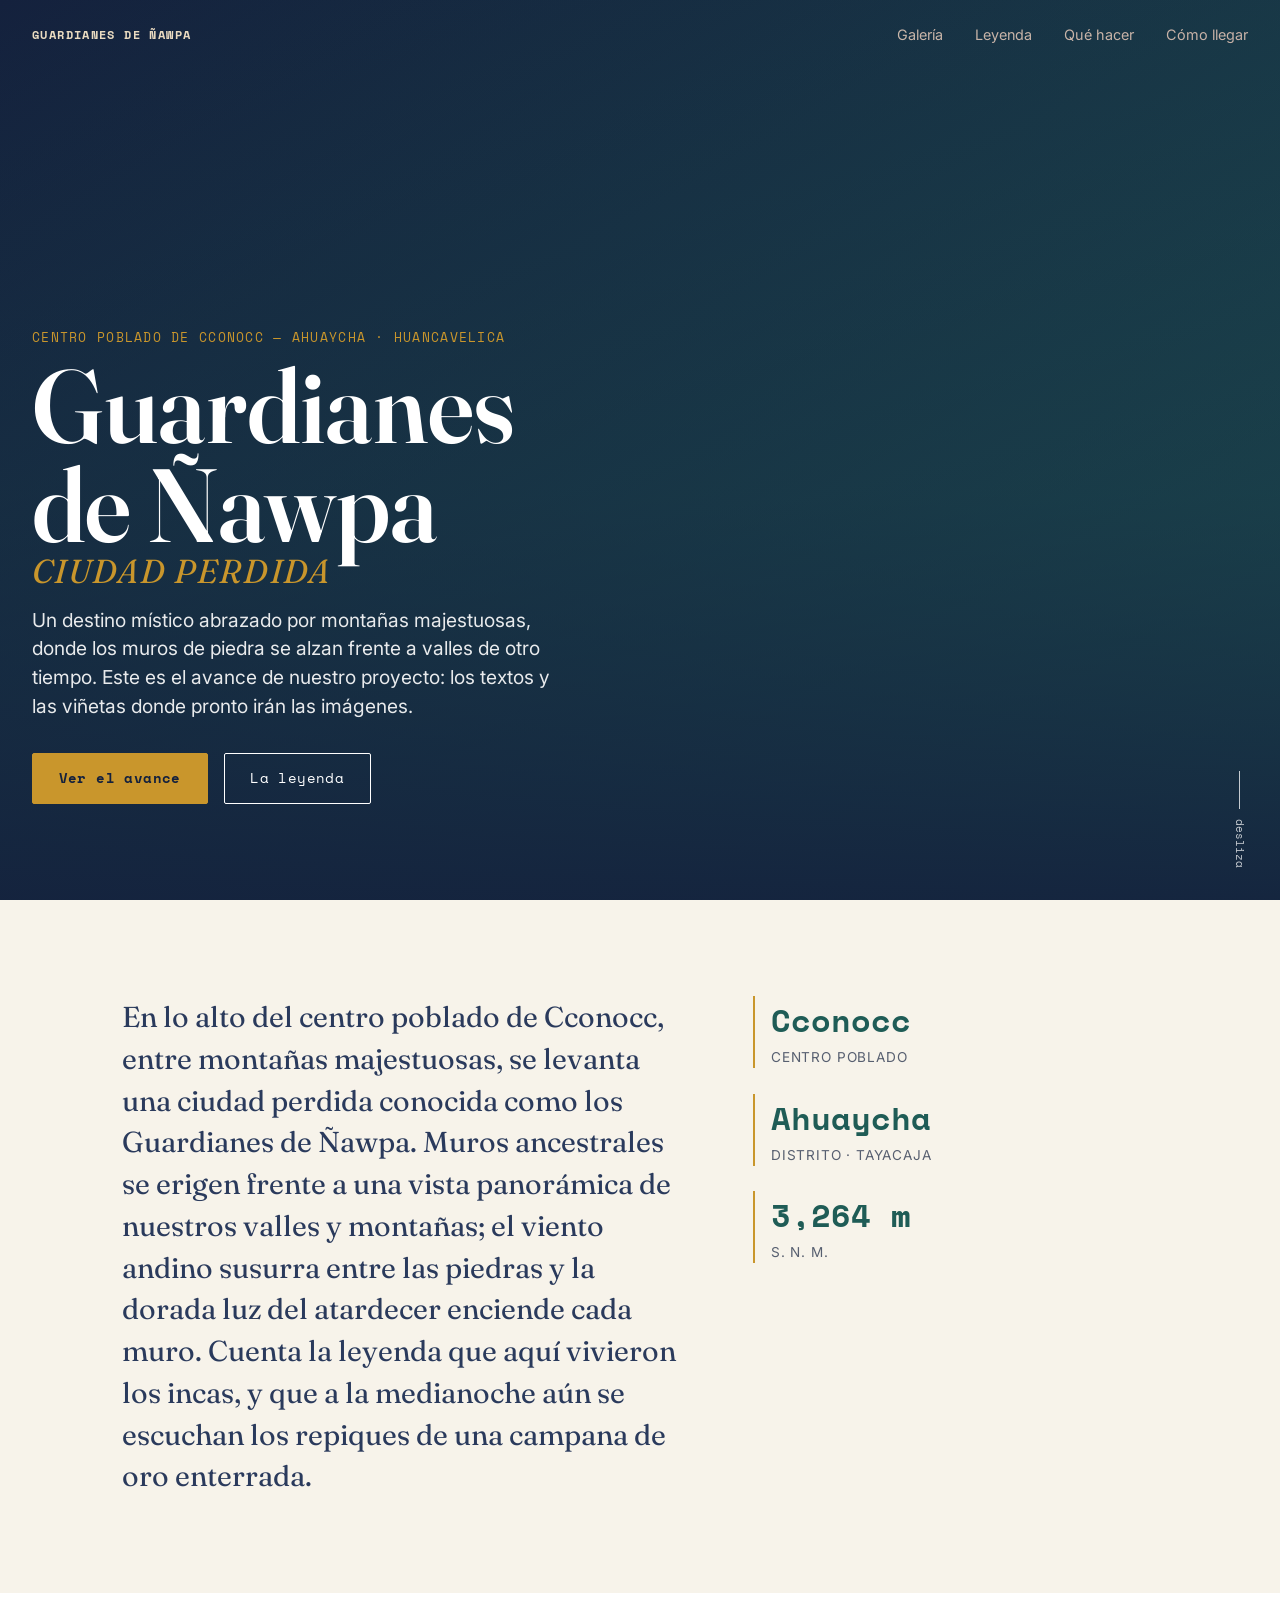
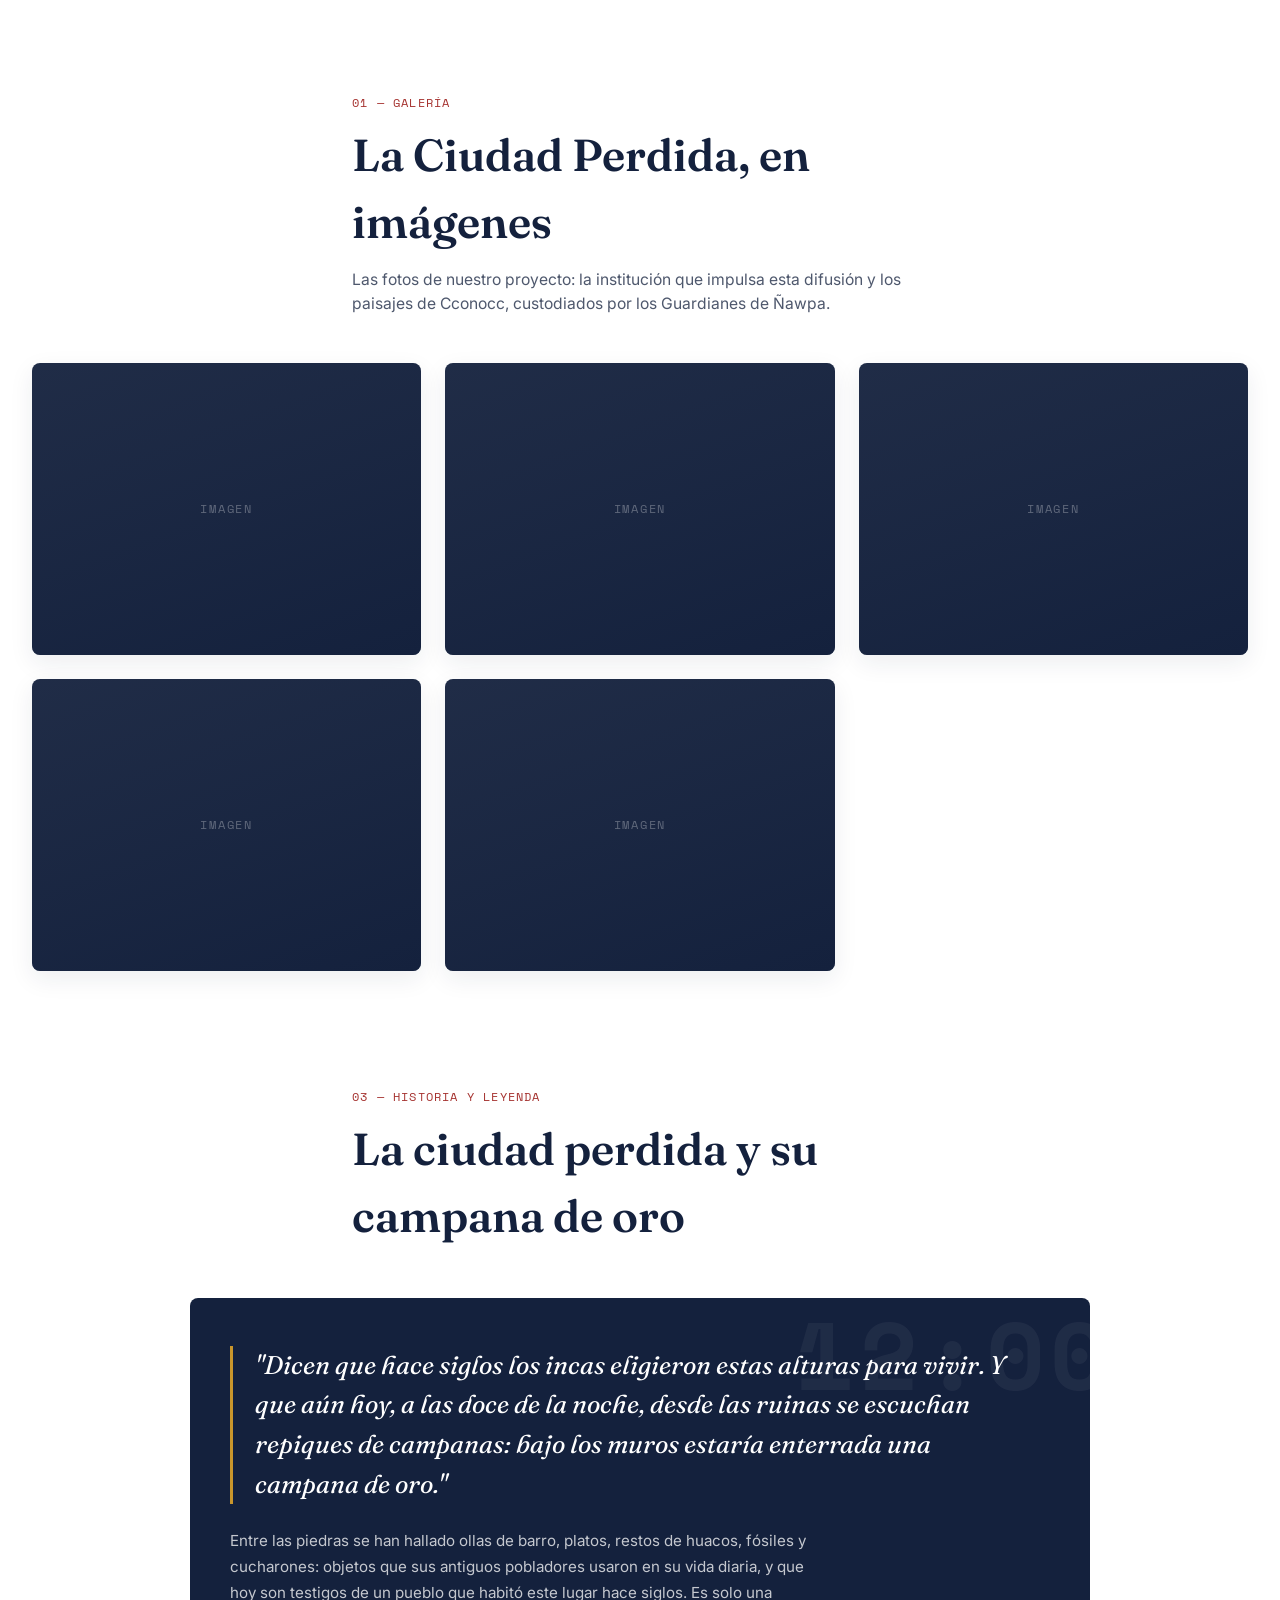
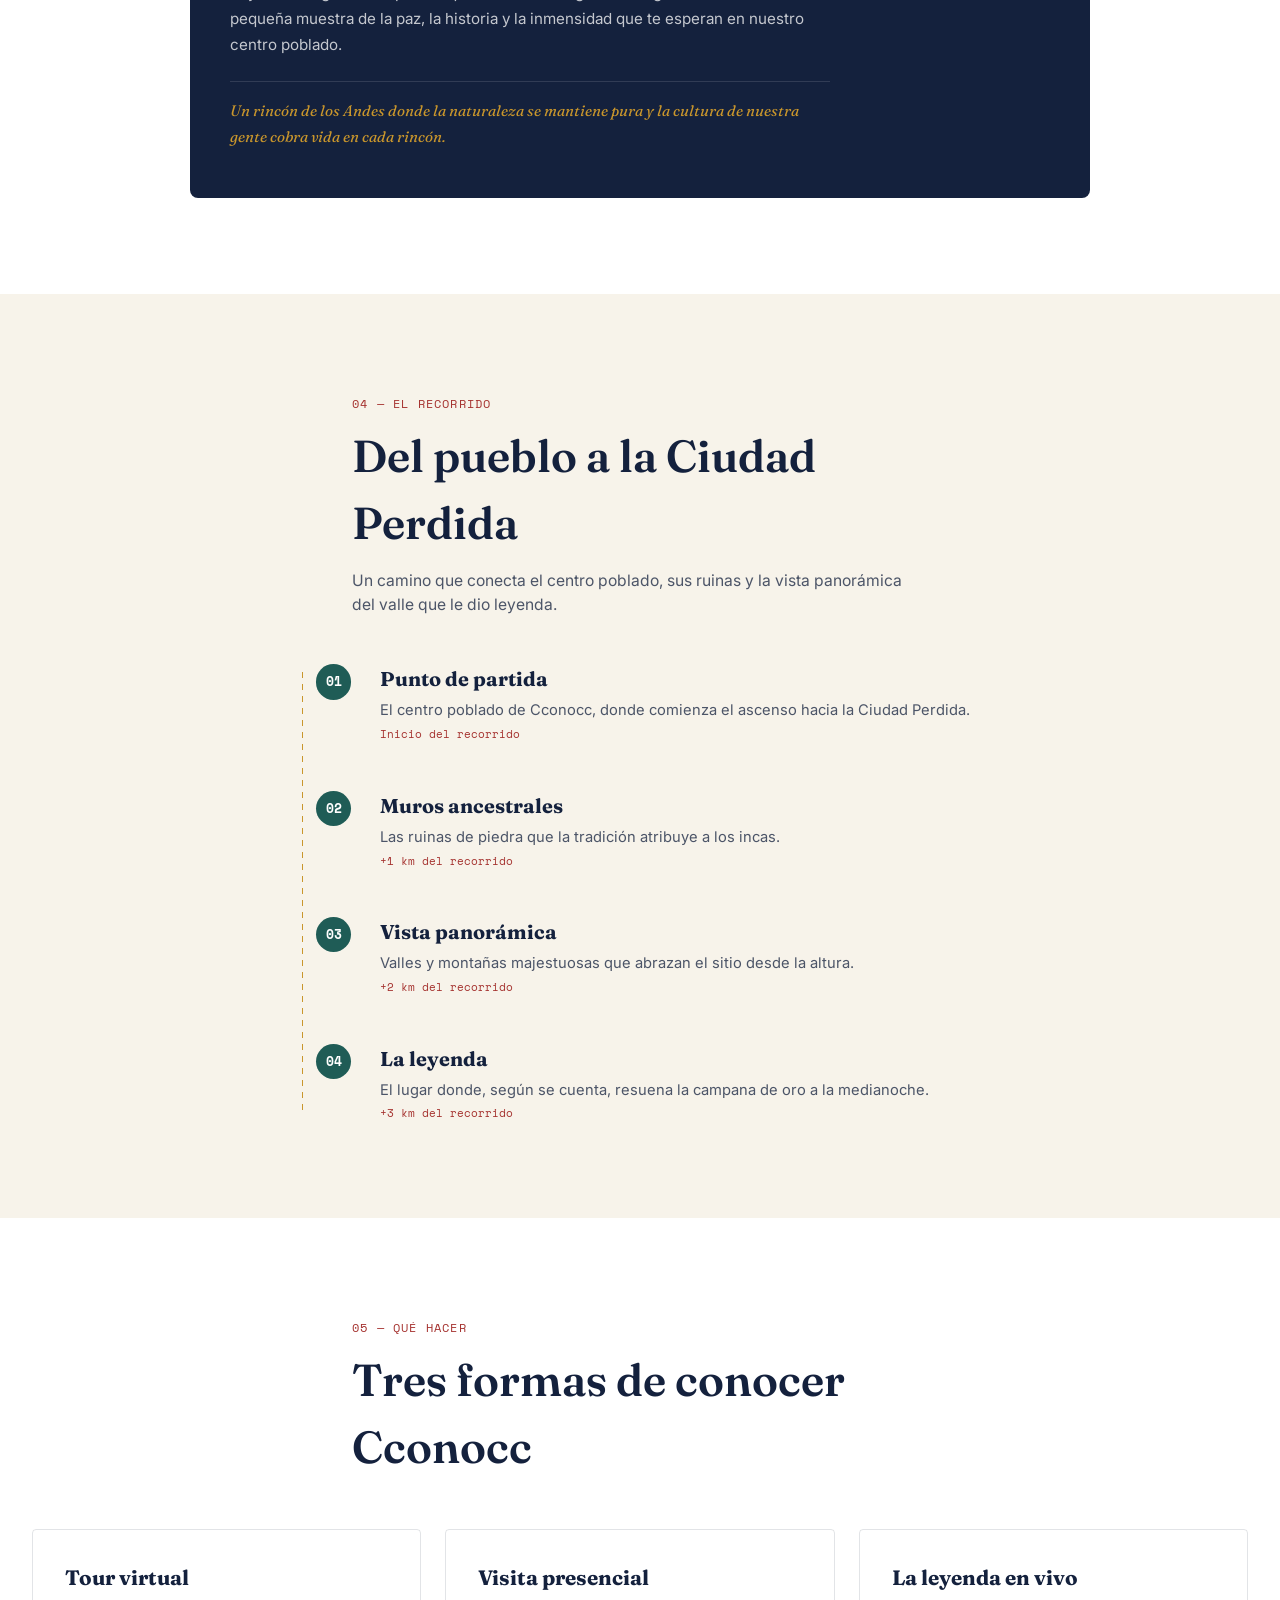
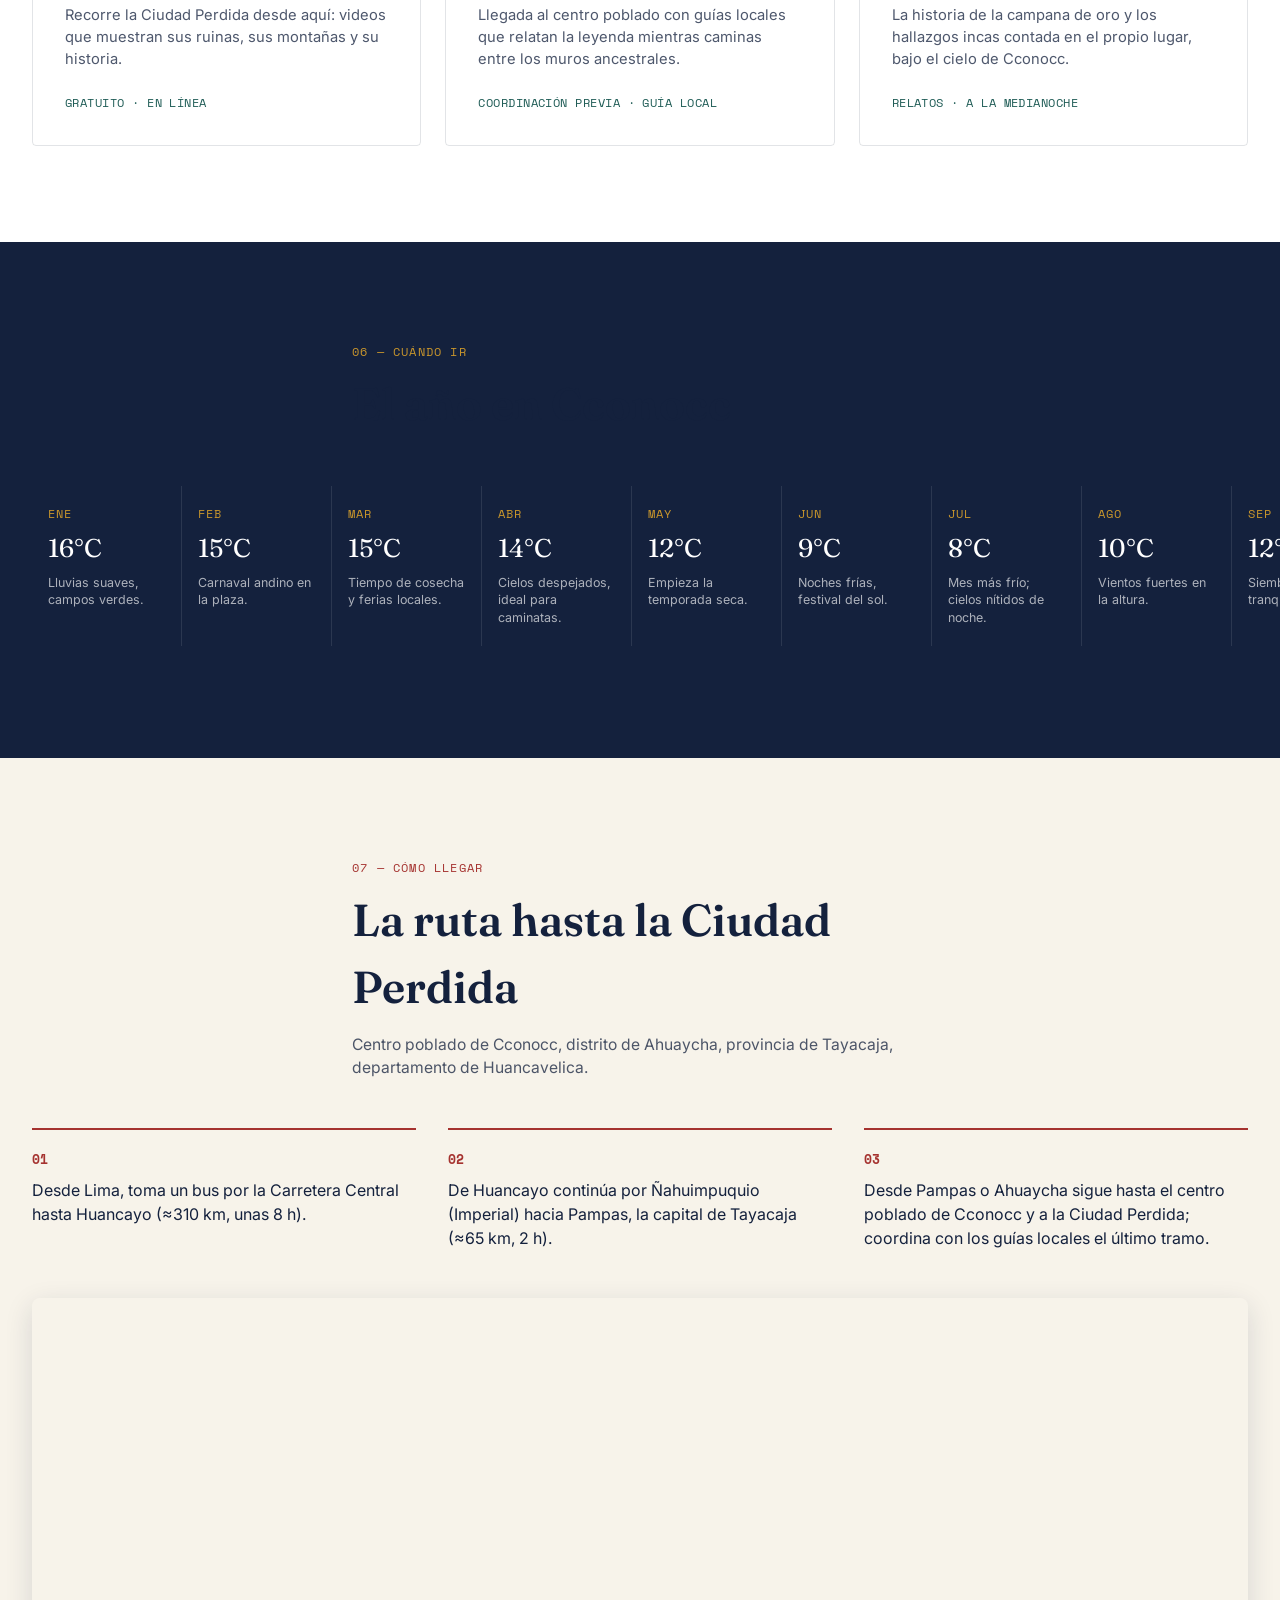
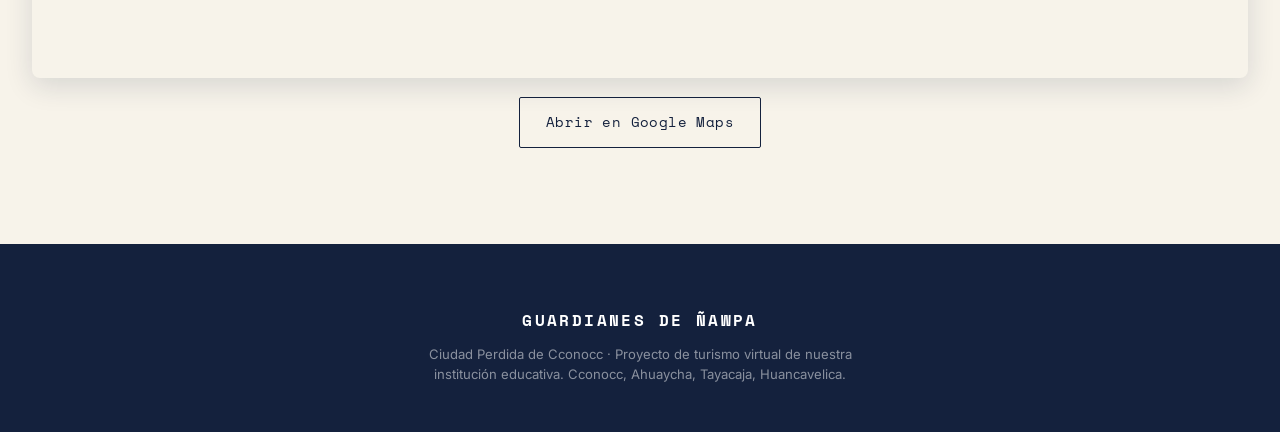
==== commit 8318772b: "V1: version de avance - solo textos, sin videos ni imagenes, vinetas pendientes" ====
--- a/index.html
+++ b/index.html
@@ -15,7 +15,6 @@
   <div class="topbar__mark">GUARDIANES DE ÑAWPA</div>
   <nav class="topbar__nav">
     <a href="#galeria">Galería</a>
-    <a href="#videos">Tour virtual</a>
     <a href="#leyenda">Leyenda</a>
     <a href="#hacer">Qué hacer</a>
     <a href="#llegar">Cómo llegar</a>
@@ -25,16 +24,13 @@
 
 <!-- HERO -->
 <section class="hero">
-  <video class="hero__media" id="heroVideo" autoplay muted loop playsinline poster="assets/imagenes/Lugar de museo ecologico 1.jpeg">
-    <source src="assets/videos/Video 1.mp4" type="video/mp4">
-  </video>
   <div class="hero__scrim"></div>
   <div class="hero__content">
     <span class="hero__eyebrow">Centro poblado de Cconocc — Ahuaycha · Huancavelica</span>
     <h1 class="hero__title">Guardianes<br>de Ñawpa<span>ciudad perdida</span></h1>
-    <p class="hero__lede">Un destino místico abrazado por montañas majestuosas, donde los muros de piedra se alzan frente a valles de otro tiempo. Conócela primero en un tour virtual y, después, vívela en persona.</p>
+    <p class="hero__lede">Un destino místico abrazado por montañas majestuosas, donde los muros de piedra se alzan frente a valles de otro tiempo. Este es el avance de nuestro proyecto: los textos y las viñetas donde pronto irán las imágenes.</p>
     <div class="hero__actions">
-      <a href="#videos" class="btn btn--solid">Iniciar tour virtual</a>
+      <a href="#galeria" class="btn btn--solid">Ver el avance</a>
       <a href="#leyenda" class="btn btn--ghost">La leyenda</a>
     </div>
   </div>
@@ -64,16 +60,6 @@
     <p>Las fotos de nuestro proyecto: la institución que impulsa esta difusión y los paisajes de Cconocc, custodiados por los Guardianes de Ñawpa.</p>
   </div>
   <div class="gallery-grid" id="galleryGrid"></div>
-</section>
-
-<!-- TOUR VIRTUAL -->
-<section class="videos" id="videos">
-  <div class="section__head">
-    <span class="section__eyebrow">02 — Tour virtual</span>
-    <h2>Recorre Cconocc en video</h2>
-    <p>Cada clip te acerca a la Ciudad Perdida: sus ruinas, sus paisajes y su historia. Una invitación para conocerla virtualmente... y luego, de forma presencial.</p>
-  </div>
-  <div class="video-grid" id="videoGrid"></div>
 </section>
 
 <!-- LEYENDA -->
--- a/style.css
+++ b/style.css
@@ -52,7 +52,7 @@
   position:relative; height:100svh; min-height:560px;
   display:flex; align-items:flex-end;
   overflow:hidden;
-  background:var(--ink);
+  background:linear-gradient(150deg, #14213D 0%, #1F5C56 100%);
 }
 .hero__media{
   position:absolute; inset:0; width:100%; height:100%; object-fit:cover;
@@ -169,6 +169,13 @@
   padding:.9rem 1rem .95rem;
   font-family:var(--font-body); font-size:.86rem; color:#fff;
   background:linear-gradient(0deg, rgba(20,33,61,.9), rgba(20,33,61,0));
+}
+.gallery-grid__blank{
+  position:absolute; inset:0;
+  display:flex; align-items:center; justify-content:center;
+  font-family:var(--font-mono); font-size:.78rem; letter-spacing:.14em;
+  color:rgba(255,255,255,.3); text-transform:uppercase;
+  background:linear-gradient(160deg, rgba(255,255,255,.05), rgba(20,33,61,.6));
 }
 
 @media (max-width:860px){
